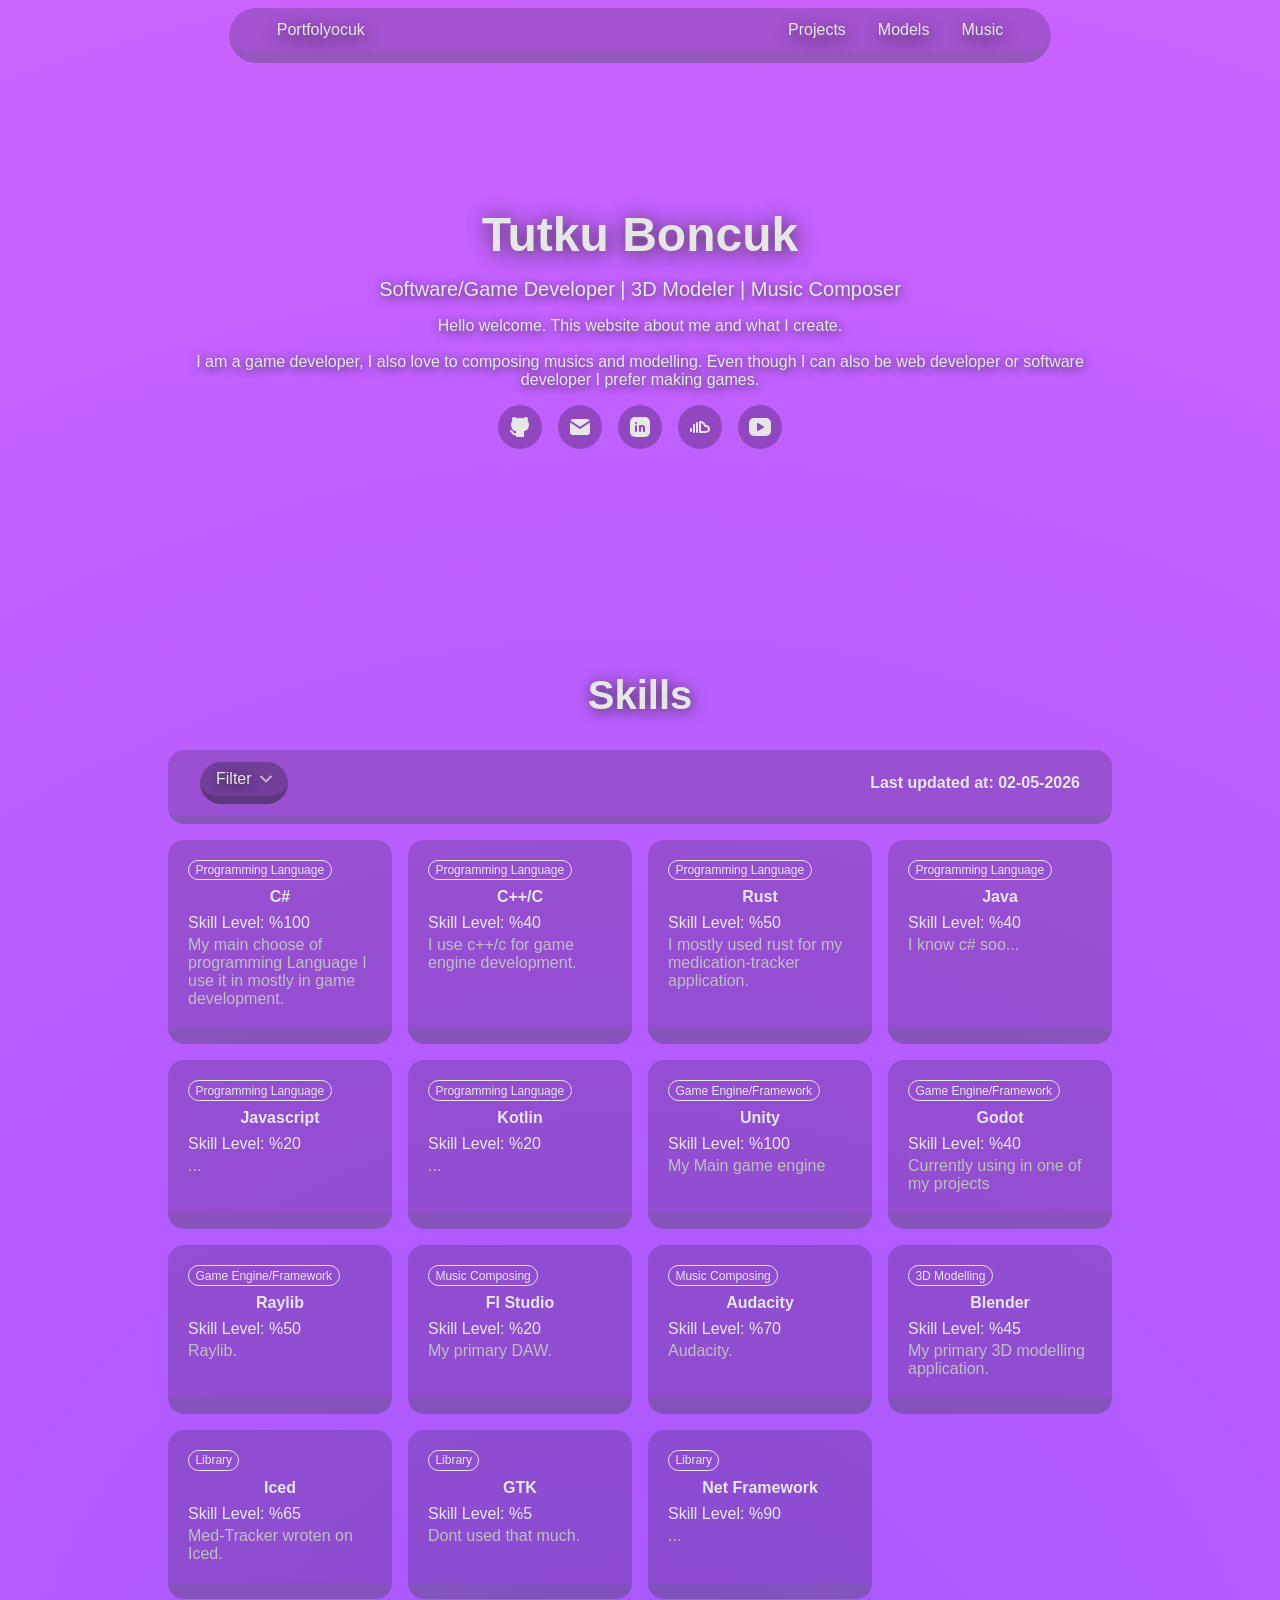
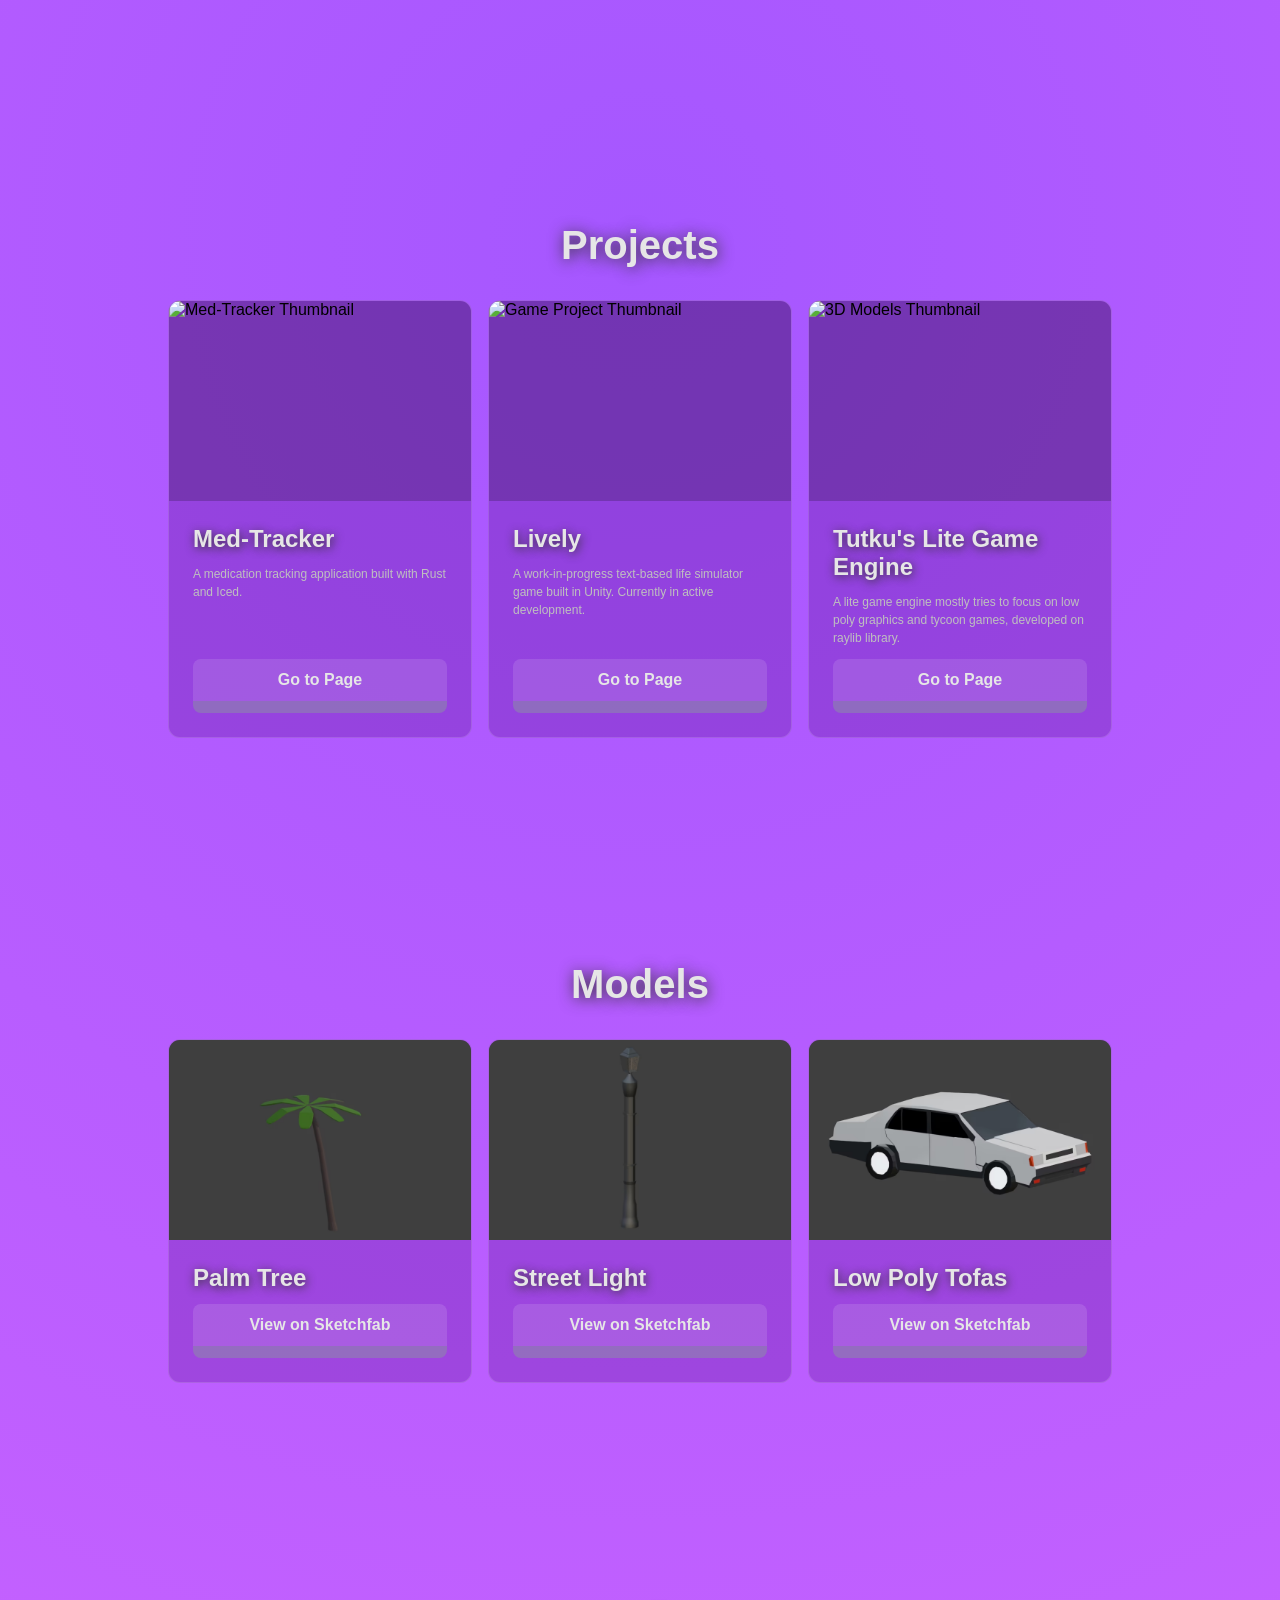
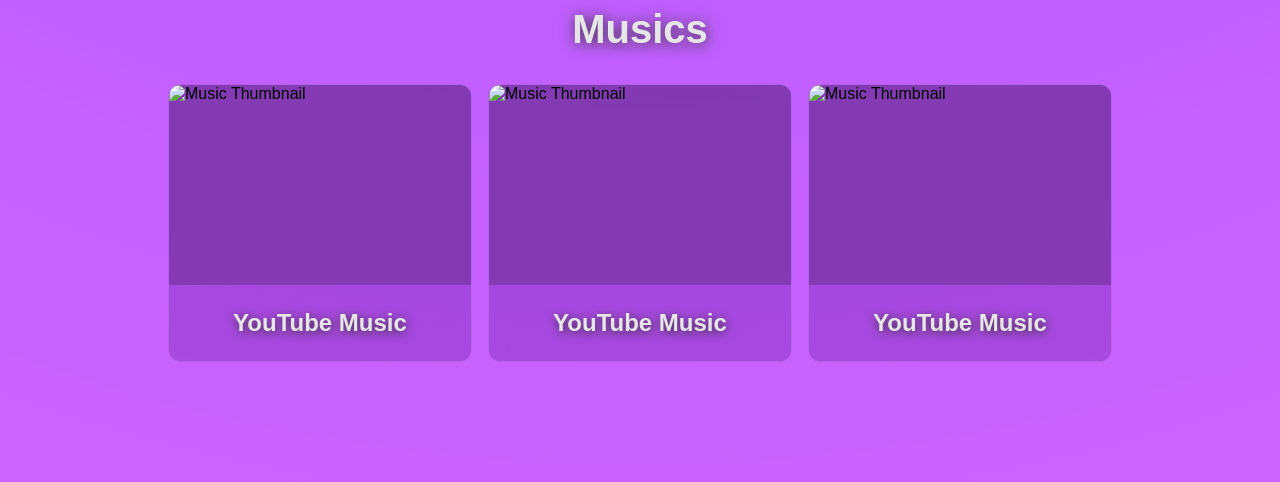
==== index.html @ 0ff940b4 "Added new pages added navbar to them and navigation" ====
<!DOCTYPE html>
<html>

<head>
  <title>Title Title And TITLE</title>
  <link rel="stylesheet" href="main.css" />
  <link rel="stylesheet" href="styles/navbar.css" />
  <link rel="stylesheet" href="styles/variables.css" />
  <link rel="stylesheet" href="styles/index/skills.css" />
  <link rel="stylesheet" href="styles/index/projects.css" />
  <link rel="stylesheet" href="styles/index/musics.css" />
  <link rel="stylesheet" href="styles/index/header.css" />
</head>

<body>
  <div id="navbar-sticky">
    <div id="navbar" class="navbar-border">
      <a class="navbar-button navbar-button-text navbar-text-important">Portfolyocuk</a>
      <div id="navbar_menu">
        <a class="navbar-button navbar-button-text" href="/pages/project.html"> Projects </a>
        <a class="navbar-button navbar-button-text" href="/pages/model.html"> Models </a>
        <a class="navbar-button navbar-button-text" href="/pages/music.html"> Music </a>
      </div>
      <button id="navbar_mobile-menu" class="navbar-mobile-menu-button" aria-label="Toggle menu">
        <svg xmlns="http://www.w3.org/2000/svg" width="24" height="24" viewBox="0 0 24 24" fill="none"
          stroke="currentColor" stroke-width="2" stroke-linecap="round" stroke-linejoin="round">
          <path stroke="none" d="M0 0h24v24H0z" fill="none" />
          <path d="M4 8l16 0" />
          <path d="M4 16l16 0" />
        </svg>
      </button>
      <div id="navbar_mobile-dropdown" class="navbar-mobile-dropdown">
        <a class="navbar-button navbar-button-text" href="/pages/project.html"> Projects </a>
        <a class="navbar-button navbar-button-text" href="/pages/model.html"> Models </a>
        <a class="navbar-button navbar-button-text" href="/pages/music.html"> Music </a>
      </div>
    </div>
  </div>
  <div id="header" class="margin-main">
    <h1 class="text-align-center h1-shadow margin-bottom-medium margin-top-large">Tutku Boncuk</h1>
    <div class="text-align-center text-medium text-regular-shadow text-medium-weight ">Software/Game Developer |
      3D Modeler | Music
      Composer </div>
    <div class="text-align-center text-regular text-wrap text-regular-shadow margin-top-medium">
      Hello welcome. This website about me and what I create.
      <br> <br> I am a game developer, I also love to composing musics and modelling. Even though I can also be web
      developer or software developer I prefer making games.
    </div>
    <div class="header-social-links margin-top-medium">
      <a href="https://github.com/IcyPassionis" target="_blank" rel="noopener noreferrer" class="header-social-link"
        aria-label="GitHub">
        <svg xmlns="http://www.w3.org/2000/svg" width="24" height="24" viewBox="0 0 24 24" fill="currentColor">
          <path stroke="none" d="M0 0h24v24H0z" fill="none" />
          <path
            d="M5.315 2.1c.791 -.113 1.9 .145 3.333 .966l.272 .161l.16 .1l.397 -.083a13.3 13.3 0 0 1 4.59 -.08l.456 .08l.396 .083l.161 -.1c1.385 -.84 2.487 -1.17 3.322 -1.148l.164 .008l.147 .017l.076 .014l.05 .011l.144 .047a1 1 0 0 1 .53 .514a5.2 5.2 0 0 1 .397 2.91l-.047 .267l-.046 .196l.123 .163c.574 .795 .93 1.728 1.03 2.707l.023 .295l.007 .272c0 3.855 -1.659 5.883 -4.644 6.68l-.245 .061l-.132 .029l.014 .161l.008 .157l.004 .365l-.002 .213l-.003 3.834a1 1 0 0 1 -.883 .993l-.117 .007h-6a1 1 0 0 1 -.993 -.883l-.007 -.117v-.734c-1.818 .26 -3.03 -.424 -4.11 -1.878l-.535 -.766c-.28 -.396 -.455 -.579 -.589 -.644l-.048 -.019a1 1 0 0 1 .564 -1.918c.642 .188 1.074 .568 1.57 1.239l.538 .769c.76 1.079 1.36 1.459 2.609 1.191l.001 -.678l-.018 -.168a5.03 5.03 0 0 1 -.021 -.824l.017 -.185l.019 -.12l-.108 -.024c-2.976 -.71 -4.703 -2.573 -4.875 -6.139l-.01 -.31l-.004 -.292a5.6 5.6 0 0 1 .908 -3.051l.152 -.222l.122 -.163l-.045 -.196a5.2 5.2 0 0 1 .145 -2.642l.1 -.282l.106 -.253a1 1 0 0 1 .529 -.514l.144 -.047l.154 -.03z" />
        </svg>
      </a>
      <a href="mailto:" class="header-social-link" aria-label="Email">
        <svg xmlns="http://www.w3.org/2000/svg" width="24" height="24" viewBox="0 0 24 24" fill="currentColor">
          <path stroke="none" d="M0 0h24v24H0z" fill="none" />
          <path
            d="M22 7.535v9.465a3 3 0 0 1 -2.824 2.995l-.176 .005h-14a3 3 0 0 1 -2.995 -2.824l-.005 -.176v-9.465l9.445 6.297l.116 .066a1 1 0 0 0 .878 0l.116 -.066l9.445 -6.297z" />
          <path
            d="M19 4c1.08 0 2.027 .57 2.555 1.427l-9.555 6.37l-9.555 -6.37a2.999 2.999 0 0 1 2.354 -1.42l.201 -.007h14z" />
        </svg>
      </a>
      <a href="https://www.linkedin.com/in/tutku-g%C3%BCng%C3%B6r-615754210" target="_blank" rel="noopener noreferrer"
        class="header-social-link" aria-label="LinkedIn">
        <svg xmlns="http://www.w3.org/2000/svg" width="24" height="24" viewBox="0 0 24 24" fill="currentColor">
          <path stroke="none" d="M0 0h24v24H0z" fill="none" />
          <path
            d="M17 2a5 5 0 0 1 5 5v10a5 5 0 0 1 -5 5h-10a5 5 0 0 1 -5 -5v-10a5 5 0 0 1 5 -5zm-9 8a1 1 0 0 0 -1 1v5a1 1 0 0 0 2 0v-5a1 1 0 0 0 -1 -1m6 0a3 3 0 0 0 -1.168 .236l-.125 .057a1 1 0 0 0 -1.707 .707v5a1 1 0 0 0 2 0v-3a1 1 0 0 1 2 0v3a1 1 0 0 0 2 0v-3a3 3 0 0 0 -3 -3m-6 -3a1 1 0 0 0 -.993 .883l-.007 .127a1 1 0 0 0 1.993 .117l.007 -.127a1 1 0 0 0 -1 -1" />
        </svg>
      </a>
      <a href="https://soundcloud.com/icypassionis" target="_blank" rel="noopener noreferrer" class="header-social-link"
        aria-label="Soundcloud">
        <svg xmlns="http://www.w3.org/2000/svg" width="24" height="24" viewBox="0 0 24 24" fill="none"
          stroke="currentColor" stroke-width="2" stroke-linecap="round" stroke-linejoin="round"
          class="icon icon-tabler icons-tabler-outline icon-tabler-brand-soundcloud">
          <path stroke="none" d="M0 0h24v24H0z" fill="none" />
          <path d="M17 11h1c1.38 0 3 1.274 3 3c0 1.657 -1.5 3 -3 3l-6 0v-10c3 0 4.5 1.5 5 4" />
          <path d="M9 8l0 9" />
          <path d="M6 17l0 -7" />
          <path d="M3 16l0 -2" />
        </svg>
      </a>
      <a href="https://www.youtube.com/@Icypassionis" target="_blank" rel="noopener noreferrer"
        class="header-social-link" aria-label="Youtube">
        <svg xmlns="http://www.w3.org/2000/svg" width="24" height="24" viewBox="0 0 24 24" fill="currentColor"
          class="icon icon-tabler icons-tabler-filled icon-tabler-brand-youtube">
          <path stroke="none" d="M0 0h24v24H0z" fill="none" />
          <path
            d="M18 3a5 5 0 0 1 5 5v8a5 5 0 0 1 -5 5h-12a5 5 0 0 1 -5 -5v-8a5 5 0 0 1 5 -5zm-9 6v6a1 1 0 0 0 1.514 .857l5 -3a1 1 0 0 0 0 -1.714l-5 -3a1 1 0 0 0 -1.514 .857z" />
        </svg>
      </a>
    </div>

  </div>

  </div>
  <div id="skills" class="margin-main">
    <h2 class="text-align-center h2-shadow margin-bottom-large"> Skills </h2>
    <div class="skill-padding">
      <div class="skill_filter-box margin-bottom-medium">
        <div class="skill_filter-dropdown">
          <button class="skill_filter-box-button" onclick="toggleFilterDropdown()">
            <span>Filter</span>
            <svg class="skill_filter-chevron" width="12" height="8" viewBox="0 0 12 8" fill="none">
              <path d="M1 1.5L6 6.5L11 1.5" stroke="currentColor" stroke-width="2" stroke-linecap="round"
                stroke-linejoin="round" />
            </svg>
          </button>
          <div id="skill-filter-dropdown" class="skill_filter-dropdown-content">
            <div class="skill_filter-dropdown-header">Filter by category</div>
            <div class="skill_filter-dropdown-tags">
              <button class="skill_filter-tag">
                <span class="skill_filter-tag-check"></span>
                <span>Programming Language</span>
              </button>
              <button class="skill_filter-tag">
                <span class="skill_filter-tag-check"></span>
                <span>Game Engine/Framework</span>
              </button>
              <button class="skill_filter-tag">
                <span class="skill_filter-tag-check"></span>
                <span>Music Composing</span>
              </button>
              <button class="skill_filter-tag">
                <span class="skill_filter-tag-check"></span>
                <span>3D Modelling</span>
              </button>
              <button class="skill_filter-tag">
                <span class="skill_filter-tag-check"></span>
                <span>Library</span>
              </button>
            </div>
            <div class="skill_filter-dropdown-footer">
              <button class="skill_filter-clear" onclick="clearFilters(event)">Clear all</button>
            </div>
          </div>
        </div>
        <div class="skill-text-primary text-high-weight">Last updated at: 02-05-2026</div>
      </div>
      <div class="skill_grid-box">
        <div class="skill-box">
          <div class="skill-text-tag margin-bottom-small">Programming Language</div>
          <div class="skill-text-primary text-align-center text-high-weight margin-bottom-small">
            C#
          </div>
          <div class="skill-text-primary margin-bottom-tiny">Skill Level: %100</div>
          <div class="skill-text-secondary">My main choose of programming Language I use it in mostly in
            game
            development.</div>
        </div>
        <div class="skill-box">
          <div class="skill-text-tag margin-bottom-small">Programming Language</div>
          <div class="skill-text-primary text-align-center text-high-weight margin-bottom-small">
            C++/C
          </div>
          <div class="skill-text-primary margin-bottom-tiny">Skill Level: %40</div>
          <div class="skill-text-secondary">I use c++/c for game engine development.</div>
        </div>
        <div class="skill-box">
          <div class="skill-text-tag margin-bottom-small">Programming Language</div>
          <div class="skill-text-primary text-align-center text-high-weight margin-bottom-small">
            Rust</div>
          <div class="skill-text-primary margin-bottom-tiny">Skill Level: %50 </div>
          <div class="skill-text-secondary">I mostly used rust for my medication-tracker application.
          </div>
        </div>
        <div class="skill-box">
          <div class="skill-text-tag margin-bottom-small">Programming Language</div>
          <div class="skill-text-primary text-align-center text-high-weight margin-bottom-small">
            Java
          </div>
          <div class="skill-text-primary margin-bottom-tiny">Skill Level: %40 </div>
          <div class="skill-text-secondary">I know c# soo...</div>
        </div>

        <div class="skill-box">
          <div class="skill-text-tag margin-bottom-small">Programming Language</div>
          <div class="skill-text-primary text-align-center text-high-weight margin-bottom-small">
            Javascript
          </div>
          <div class="skill-text-primary margin-bottom-tiny">Skill Level: %20 </div>
          <div class="skill-text-secondary">...</div>
        </div>
        <div class="skill-box">
          <div class="skill-text-tag margin-bottom-small">Programming Language</div>
          <div class="skill-text-primary text-align-center text-high-weight margin-bottom-small">
            Kotlin
          </div>
          <div class="skill-text-primary margin-bottom-tiny">Skill Level: %20 </div>
          <div class="skill-text-secondary">...</div>
        </div>
        <div class="skill-box">
          <div class="skill-text-tag margin-bottom-small">Game Engine/Framework</div>
          <div class="skill-text-primary text-align-center text-high-weight margin-bottom-small">
            Unity
          </div>
          <div class="skill-text-primary margin-bottom-tiny">Skill Level: %100 </div>
          <div class="skill-text-secondary">My Main game engine</div>
        </div>
        <div class="skill-box">
          <div class="skill-text-tag margin-bottom-small">Game Engine/Framework</div>
          <div class="skill-text-primary text-align-center text-high-weight margin-bottom-small">
            Godot
          </div>
          <div class="skill-text-primary margin-bottom-tiny">Skill Level: %40 </div>
          <div class="skill-text-secondary">Currently using in one of my projects</div>
        </div>
        <div class="skill-box">
          <div class="skill-text-tag margin-bottom-small">Game Engine/Framework</div>
          <div class="skill-text-primary text-align-center text-high-weight margin-bottom-small">
            Raylib
          </div>
          <div class="skill-text-primary margin-bottom-tiny">Skill Level: %50 </div>
          <div class="skill-text-secondary">Raylib.</div>
        </div>
        <div class="skill-box">
          <div class="skill-text-tag margin-bottom-small">Music Composing</div>
          <div class="skill-text-primary text-align-center text-high-weight margin-bottom-small">
            Fl Studio
          </div>
          <div class="skill-text-primary margin-bottom-tiny">Skill Level: %20 </div>
          <div class="skill-text-secondary">My primary DAW.</div>
        </div>
        <div class="skill-box">
          <div class="skill-text-tag margin-bottom-small">Music Composing</div>
          <div class="skill-text-primary text-align-center text-high-weight margin-bottom-small">
            Audacity
          </div>
          <div class="skill-text-primary margin-bottom-tiny">Skill Level: %70 </div>
          <div class="skill-text-secondary">Audacity.</div>
        </div>
        <div class="skill-box">
          <div class="skill-text-tag margin-bottom-small">3D Modelling</div>
          <div class="skill-text-primary text-align-center text-high-weight margin-bottom-small">
            Blender
          </div>
          <div class="skill-text-primary margin-bottom-tiny">Skill Level: %45 </div>
          <div class="skill-text-secondary">My primary 3D modelling application.</div>
        </div>
        <div class="skill-box">
          <div class="skill-text-tag margin-bottom-small">Library</div>
          <div class="skill-text-primary text-align-center text-high-weight margin-bottom-small">
            Iced
          </div>
          <div class="skill-text-primary margin-bottom-tiny">Skill Level: %65 </div>
          <div class="skill-text-secondary">Med-Tracker wroten on Iced.</div>
        </div>
        <div class="skill-box">
          <div class="skill-text-tag margin-bottom-small">Library</div>
          <div class="skill-text-primary text-align-center text-high-weight margin-bottom-small">
            GTK
          </div>
          <div class="skill-text-primary margin-bottom-tiny">Skill Level: %5 </div>
          <div class="skill-text-secondary">Dont used that much.</div>
        </div>
        <div class="skill-box">
          <div class="skill-text-tag margin-bottom-small">Library</div>
          <div class="skill-text-primary text-align-center text-high-weight margin-bottom-small">
            Net Framework
          </div>
          <div class="skill-text-primary margin-bottom-tiny">Skill Level: %90 </div>
          <div class="skill-text-secondary">...</div>
        </div>
      </div>
    </div>
  </div>
  <div id="projects" class="margin-main">
    <h2 class="text-align-center h2-shadow margin-bottom-large">Projects</h2>
    <div class="project_grid-box">
      <div class="project-box">
        <div class="project-thumbnail">
          <img src="https://placehold.co/400x250/4a0080/ffffff?text=Med-Tracker" alt="Med-Tracker Thumbnail" />
        </div>
        <div class="project-content">
          <h3 class="project-title">Med-Tracker</h3>
          <p class="project-description">A medication tracking application built with Rust and Iced.</p>
          <a href="https://github.com/Tiandeos/Med-Tracker" target="_blank" class="project-button">Go to
            Page</a>
        </div>
      </div>
      <div class="project-box">
        <div class="project-thumbnail">
          <img src="https://placehold.co/400x250/4a0080/ffffff?text=Lively" alt="Game Project Thumbnail" />
        </div>
        <div class="project-content">
          <h3 class="project-title">Lively</h3>
          <p class="project-description">A work-in-progress text-based life simulator game built in Unity.
            Currently in active development.</p>
          <a href="#" class="project-button">Go to Page</a>
        </div>
      </div>
      <div class="project-box">
        <div class="project-thumbnail">
          <img src="https://placehold.co/400x250/4a0080/ffffff?text=Tutku's+Lite+Game+Engine"
            alt="3D Models Thumbnail" />
        </div>
        <div class="project-content">
          <h3 class="project-title">Tutku's Lite Game Engine</h3>
          <p class="project-description">A lite game engine mostly tries to focus on low poly graphics and
            tycoon games, developed on raylib library.</p>
          <a href="https://github.com/Tiandeos/TutkuLiteEngine" class="project-button">Go to Page</a>
        </div>
      </div>
    </div>
  </div>
  <div id="models" class="margin-main">
    <h2 class="text-align-center h2-shadow margin-bottom-large">Models</h2>
    <div class="project_grid-box">
      <div class="project-box">
        <div class="project-thumbnail">
          <img src="images/Tree.avif" alt="Palm Tree Model" />
        </div>
        <div class="project-content">
          <h3 class="project-title">Palm Tree</h3>
          <a href="https://sketchfab.com/3d-models/palmtree-bc7ccf18de6e499582dde46d9a3865b6" target="_blank"
            rel="noopener noreferrer" class="project-button">View on Sketchfab</a>
        </div>
      </div>
      <div class="project-box">
        <div class="project-thumbnail">
          <img src="images/Street Light.avif" alt="Street Light Model" />
        </div>
        <div class="project-content">
          <h3 class="project-title">Street Light</h3>
          <a href="https://sketchfab.com/3d-models/streetlight-8cc60307586841068df48326f5140200" target="_blank"
            rel="noopener noreferrer" class="project-button">View on Sketchfab</a>
        </div>
      </div>
      <div class="project-box">
        <div class="project-thumbnail">
          <img src="images/Tofas.avif" alt="Low Poly Tofas Car Model" />
        </div>
        <div class="project-content">
          <h3 class="project-title">Low Poly Tofas</h3>
          <a href="https://sketchfab.com/3d-models/lowpoly-tofas-like-car-b60dfc9a7909494e945b9e0f57b96152"
            target="_blank" rel="noopener noreferrer" class="project-button">View on Sketchfab</a>
        </div>
      </div>
    </div>
  </div>
  <div id="musics" class="margin-main">
    <h2 class="text-align-center h2-shadow margin-bottom-large">Musics</h2>
    <div class="music_grid-box">
      <a href="https://www.youtube.com/watch?v=uF5YiOCPthg" target="_blank" rel="noopener noreferrer" class="music-box">
        <div class="music-thumbnail">
          <img src="https://img.youtube.com/vi/uF5YiOCPthg/maxresdefault.jpg" alt="Music Thumbnail" />
        </div>
        <div class="music-content">
          <h3 class="music-title" data-youtube-id="uF5YiOCPthg">Loading...</h3>
        </div>
      </a>
      <a href="https://www.youtube.com/watch?v=a-hI3upOhWY" target="_blank" rel="noopener noreferrer" class="music-box">
        <div class="music-thumbnail">
          <img src="https://img.youtube.com/vi/a-hI3upOhWY/maxresdefault.jpg" alt="Music Thumbnail" />
        </div>
        <div class="music-content">
          <h3 class="music-title" data-youtube-id="a-hI3upOhWY">Loading...</h3>
        </div>
      </a>
      <a href="https://www.youtube.com/watch?v=8CsbO_W1eUo" target="_blank" rel="noopener noreferrer" class="music-box">
        <div class="music-thumbnail">
          <img src="https://img.youtube.com/vi/8CsbO_W1eUo/maxresdefault.jpg" alt="Music Thumbnail" />
        </div>
        <div class="music-content">
          <h3 class="music-title" data-youtube-id="8CsbO_W1eUo">Loading...</h3>
        </div>
      </a>
    </div>
  </div>
  <script src="scripts/index.js"></script>
</body>

</html>
---- main.css ----
body {
  font-family: Arial, Helvetica, sans-serif;
  background: var(--background-color);
  background: radial-gradient(circle, rgba(165, 87, 255, 1) 0%, rgba(203, 99, 255, 1) 100%);
}

a {
  text-decoration: none;
}

h1 {
  font-size: 3rem;
  color: var(--primary-text-color);
  margin: 0;
}

h2 {
  font-size: 2.5rem;
  color: var(--primary-text-color);
  margin: 0;
}

.margin-top-tiny {
  margin-top: 0.25rem;
}

.margin-top-small {
  margin-top: 0.5rem;
}

.margin-top-medium {
  margin-top: 1rem;
}

.margin-top-large {
  margin-top: 2rem;
}

.margin-top-huge {
  margin-top: 4rem;
}

.margin-top-huge2 {
  margin-top: 5rem;
}

.margin-top-huge3 {
  margin-top: 6rem;
}

.margin-bottom-tiny {
  margin-bottom: 0.25rem;
}

.margin-bottom-small {
  margin-bottom: 0.5rem;
}

.margin-bottom-medium {
  margin-bottom: 1rem;
}

.margin-bottom-large {
  margin-bottom: 2rem;
}

.margin-bottom-huge {
  margin-bottom: 4rem;
}

.margin-bottom-huge2 {
  margin-bottom: 5rem;
}

.margin-bottom-huge3 {
  margin-bottom: 6rem;
}

.margin-main {
  margin-left: 8rem;
  margin-right: 8rem;
  padding-top: 7rem;
  padding-bottom: 7rem;
  padding-left: 2rem;
  padding-right: 2rem;
}

@media(width < 991px) {
  .margin-main {
    margin-left: 7rem;
    margin-right: 7rem;
    padding-top: 7rem;
    padding-bottom: 7rem;
    padding-left: 1rem;
    padding-right: 1rem;
  }
}

@media(width < 750px) {
  .margin-main {
    margin-left: 6rem;
    margin-right: 6rem;
    padding-top: 7rem;
    padding-bottom: 7rem;
    padding-left: 0.5rem;
    padding-right: 0.5rem;
  }
}

@media(width < 650px) {
  .margin-main {
    margin-left: 4rem;
    margin-right: 4rem;
    padding-top: 7rem;
    padding-bottom: 7rem;
    padding-left: 0.5rem;
    padding-right: 0.5rem;
  }
}

@media(width < 420px) {
  .margin-main {
    margin-left: 2.5rem;
    margin-right: 2.5rem;
    padding-top: 7rem;
    padding-bottom: 7rem;
    padding-left: 0.5rem;
    padding-right: 0.5rem;
  }
}


.h1-shadow {
  text-shadow: 1px 2px 20px hsla(0, 0%, 20%, 1);
}

.h2-shadow {
  text-shadow: 1px 2px 15px hsla(0, 0%, 20%, 1);
}

.text-align-center {
  text-align: center;
}

.text-regular {
  color: var(--primary-text-color);
  font-size: var(--text-size-regular);
}

.text-medium {
  color: var(--primary-text-color);
  font-size: var(--text-size-medium);
}

.text-regular-shadow {
  text-shadow: 1px 2px 10px hsla(0, 0%, 20%, 1);
}

.text-medium-weight {
  font-weight: 500;
}

.text-high-weight {
  font-weight: 700;
}

.text-wrap {
  overflow-wrap: break-word;
}

/*#header{
  background-color: rgba(81, 0, 122, 0.306);
}
#skills {
  background-color: rgba(81, 0, 122, 0.306);
}
#projects{
  background-color: rgba(81, 0, 122, 0.306);
}*/
---- styles/navbar.css ----
#navbar {
  background-color: hsla(200, 10%, 10%, 0.2);
  padding-left: 2rem;
  padding-right: 2rem;
  width: 60%;
  display: grid;
  grid-template-columns: auto auto;
  justify-content: space-between;
  position: relative;
}

#navbar_menu {
  display: flex;
  flex-direction: row;
}

.navbar-border {
  border-radius: 50px;
  border-width: 0.7rem;
  border-left: 0;
  border-right: 0;
  border-top: 0;
  border-color: hsla(200, 10%, 40%, 0.2);
  border-style: inset;
}

#navbar-sticky {
  display: flex;
  position: sticky;
  justify-content: center;
}

.navbar-button {
  background-color: transparent;
  border: none;
  padding: 0.8rem 1rem;
  border-radius: 0.5rem;
  cursor: pointer;
  transition: color linear 200ms;
}

.navbar-button-text {
  color: var(--primary-text-color);
  font-size: 1rem;
  text-shadow: 1px 5px 15px hsla(0, 0%, 20%, 1);

}
#navbar_mobile-menu {
    display: none;
}

.navbar-mobile-menu-button {
    background-color: transparent;
    border: none;
    color: var(--primary-text-color);
    cursor: pointer;
    padding: 0.4rem;
    border-radius: 0.5rem;
    display: flex;
    align-items: center;
    justify-content: center;
    transition: color linear 200ms;
}

.navbar-mobile-menu-button:hover {
    color: var(--secondary-text-color);
}

.navbar-mobile-dropdown {
    display: none;
    position: absolute;
    top: calc(100% + 0.5rem);
    right: 0;
    background-color: hsla(200, 10%, 10%, 0.95);
    border-radius: 0.75rem;
    padding: 0.5rem;
    min-width: 160px;
    flex-direction: column;
    gap: 0.25rem;
    box-shadow: 0 8px 24px hsla(0, 0%, 0%, 0.3);
    backdrop-filter: blur(8px);
    border: 1px solid hsla(200, 10%, 40%, 0.2);
    z-index: 100;
}

.navbar-mobile-dropdown.open {
    display: flex;
}

.navbar-mobile-dropdown .navbar-button {
    text-align: left;
    width: 100%;
}

.navbar-text-important {
  font-weight: 500;
}

.navbar-button:hover {
  color: var(--secondary-text-color);

}
@media (width < 771px) {
  #navbar_menu {
    display: none;
  }
  #navbar_mobile-menu {
    display: flex;
  }
}
---- styles/variables.css ----
:root {
    --background-color: hsl(268, 100%, 67%);
    --primary-text-color: hsl(0, 0%, 90%);
    --secondary-text-color: hsl(0, 0%, 75%);
    --text-size-tiny: 0.5rem;
    --text-size-small: 0.75rem;
    --text-size-regular: 1rem;
    --text-size-medium: 1.25rem;
}
@media (width < 1100px) {
    :root {
        --text-size-tiny: 0.45rem;
        --text-size-small: 0.7rem;
        --text-size-regular: 0.9rem;
        --text-size-medium: 1.15rem;
    }
}
@media (width < 991px) {
    :root {
        --text-size-tiny: 0.42rem;
        --text-size-small: 0.67rem;
        --text-size-regular: 0.85rem;
        --text-size-medium: 1.1rem;
    }
}
@media (width < 650px) {
    :root {
        --text-size-tiny: 0.35rem;
        --text-size-small: 0.6rem;
        --text-size-regular: 0.8rem;
        --text-size-medium: 1rem;
    }
}
---- styles/index/skills.css ----
.skill_grid-box {
    display: grid;
    grid-template-columns: repeat(4, 1fr);
    gap: 1rem;
}

.skill-box {
    max-width: none;
    background-color: hsla(200, 10%, 10%, 0.2);
    border-radius: 1rem;
    border-color: hsla(200, 10%, 40%, 0.2);
    border-style: inset;
    border-left: 0;
    border-right: 0;
    border-top: 0;
    border-bottom-width: 1rem;
    padding: 1.25rem 1.25rem;
    transition: transform 0.2s ease, box-shadow 0.2s ease;
}

.skill-box:hover {
    transform: translateY(-4px);
    box-shadow: 0 8px 25px rgba(0, 0, 0, 0.25);
}


.skill-text-tag {
    border-color: hsl(0, 0%, 90%);
    display: inline-block;
    border-width: 1px;
    border-style: solid;
    border-radius: 1rem;
    padding: 0.15rem 0.4rem;
    color: var(--primary-text-color);
    font-size: var(--text-size-small);
}

.skill-text-primary {
    color: var(--primary-text-color);
    font-size: var(--text-size-regular);
}

.skill-text-secondary {
    color: var(--secondary-text-color);
    font-size: var(--text-size-regular);
}

.skill_filter-box {
    display: flex;
    justify-content: space-between;
    align-items: center;
    padding: 0.75rem 2rem;
    border-radius: 1rem;
    border-width: 0;
    border-bottom-width: 0.5rem;
    border-color: hsla(200, 10%, 40%, 0.2);
    border-style: inset;
    background-color: hsla(200, 10%, 10%, 0.2);
    position: relative;
}

.skill_filter-box-button {
    display: inline-flex;
    align-items: center;
    gap: 0.5rem;
    background: hsla(200, 10%, 10%, 0.3);
    border-right: 0rem;
    border-top: 0rem;
    border-left: 0rem;
    border-bottom-width: 0.5rem;
    border-color: hsla(200, 10%, 40%, 0.2);
    color: var(--primary-text-color);
    font-size: var(--text-size-regular);
    font-weight: 500;
    cursor: pointer;
    padding: 0.5rem 1rem;
    border-radius: 25px;
    transition: all 0.2s ease;
    text-shadow: 1px 2px 10px hsla(0, 0%, 20%, 1);
}

.skill_filter-box-button:hover {
    background: hsla(200, 10%, 10%, 0.45);
    border-color: hsla(200, 10%, 50%, 0.4);
}

.skill_filter-box-button .skill_filter-chevron {
    transition: transform 0.25s ease;
    opacity: 0.7;
}

.skill_filter-dropdown.open .skill_filter-box-button .skill_filter-chevron {
    transform: rotate(180deg);
}

.skill_filter-dropdown {
    position: relative;
    display: inline-block;
}

.skill_filter-dropdown-content {
    visibility: hidden;
    opacity: 0;
    transform: translateY(-6px) scale(0.97);
    position: absolute;
    top: calc(100% + 0.6rem);
    left: 0;
    z-index: 100;
    min-width: 260px;
    padding: 0.75rem 0.5rem;
    border-radius: 1rem;
    background-color: hsla(200, 10%, 10%, 0.92);
    border-color: hsla(200, 10%, 40%, 0.25);
    border-style: inset;
    border-width: 0;
    border-bottom-width: 0.5rem;
    box-shadow: 0 12px 32px hsla(0, 0%, 0%, 0.5);
    backdrop-filter: blur(12px);
    transition: all 0.2s cubic-bezier(0.16, 1, 0.3, 1);
    transform-origin: top left;
}

.skill_filter-dropdown-content.show {
    visibility: visible;
    opacity: 1;
    transform: translateY(0) scale(1);
}

.skill_filter-dropdown-content::before {
    content: '';
    position: absolute;
    top: -6px;
    left: 2rem;
    width: 12px;
    height: 12px;
    background-color: hsla(200, 10%, 10%, 0.92);
    transform: rotate(45deg);
    border-radius: 2px;
}

.skill_filter-dropdown-header {
    color: var(--secondary-text-color);
    font-size: var(--text-size-small);
    font-weight: 500;
    text-transform: uppercase;
    letter-spacing: 0.05em;
    padding: 0.5rem 0.75rem 0.25rem;
    margin-bottom: 0.25rem;
    user-select: none;
}

.skill_filter-dropdown-tags {
    display: flex;
    flex-direction: column;
    gap: 0.25rem;
    padding: 0 0.25rem;
}

.skill_filter-tag {
    display: flex;
    align-items: center;
    gap: 0.6rem;
    width: 100%;
    text-align: left;
    cursor: pointer;
    background: transparent;
    border: none;
    border-radius: 0.6rem;
    padding: 0.55rem 0.65rem;
    color: var(--primary-text-color);
    font-size: var(--text-size-small);
    font-family: inherit;
    transition: all 0.15s ease;
}

.skill_filter-tag:hover {
    background-color: hsla(200, 10%, 25%, 0.4);
}

.skill_filter-tag-check {
    display: inline-block;
    width: 16px;
    height: 16px;
    border-radius: 4px;
    border: 1.5px solid hsla(0, 0%, 70%, 0.4);
    flex-shrink: 0;
    position: relative;
    transition: all 0.15s ease;
}

.skill_filter-tag.active .skill_filter-tag-check {
    background-color: hsl(268, 100%, 67%);
    border-color: hsl(268, 100%, 67%);
}

.skill_filter-tag.active .skill_filter-tag-check::after {
    content: '';
    position: absolute;
    left: 4.5px;
    top: 1.5px;
    width: 4px;
    height: 8px;
    border: solid white;
    border-width: 0 2px 2px 0;
    transform: rotate(45deg);
}

.skill_filter-tag.active {
    color: hsl(268, 100%, 92%);
}

.skill_filter-dropdown-footer {
    margin-top: 0.5rem;
    padding: 0.5rem 0.75rem 0.25rem;
    border-top: 1px solid hsla(200, 10%, 40%, 0.2);
}

.skill_filter-clear {
    background: transparent;
    border: none;
    color: var(--secondary-text-color);
    font-size: var(--text-size-small);
    font-family: inherit;
    cursor: pointer;
    padding: 0.25rem 0;
    transition: color 0.15s ease;
}

.skill_filter-clear:hover {
    color: var(--primary-text-color);
}

.skill_filter-box-button[data-count] {
    background: hsla(268, 100%, 67%, 0.25);
    border-color: hsla(268, 100%, 67%, 0.5);
}

.skill_filter-box-button[data-count]:hover {
    background: hsla(268, 100%, 67%, 0.4);
    border-color: hsla(268, 100%, 67%, 0.7);
}

.skill_grid-empty {
    grid-column: 1 / -1;
    text-align: center;
    padding: 3rem 1rem;
    color: var(--secondary-text-color);
    font-size: var(--text-size-medium);
    text-shadow: 1px 2px 10px hsla(0, 0%, 20%, 1);
}

@media (width < 1100px) {
    .skill_grid-box {
        gap: 0.75rem;
        grid-template-columns: repeat(3, 1fr);
    }
}

@media (width < 850px) {
    .skill_grid-box {
        gap: 0.75rem;
        grid-template-columns: repeat(2, 1fr);
    }
}

@media (width < 650px) {

    .skill_filter-box {
        flex-direction: column;
        gap: 1rem;
    }
}

@media (width < 650px) {

    .skill_grid-box {
        gap: 0.5rem;
        grid-template-columns: repeat(1, 1fr);
    }
}
---- styles/index/projects.css ----
.project_grid-box {
    display: grid;
    grid-template-columns: repeat(3, 1fr);
    gap: 1rem;
}

.project-box {
    background-color: rgba(74, 0, 128, 0.25);
    border: 1px solid rgba(255, 255, 255, 0.15);
    border-radius: 12px;
    overflow: hidden;
    display: flex;
    flex-direction: column;
    transition: transform 0.2s ease, box-shadow 0.2s ease;
}

.project-box:hover {
    transform: translateY(-4px);
    box-shadow: 0 8px 25px rgba(0, 0, 0, 0.25);
}

.project-thumbnail {
    width: 100%;
    height: 200px;
    overflow: hidden;
    background-color: rgba(0, 0, 0, 0.2);
}

.project-thumbnail img {
    width: 100%;
    height: 100%;
    object-fit: cover;
    display: block;
}

.project-content {
    padding: 1.5rem;
    display: flex;
    flex-direction: column;
    flex-grow: 1;
    gap: 0.75rem;
}

.project-title {
    color: var(--primary-text-color);
    font-size: 1.5rem;
    margin: 0;
    font-weight: 700;
    text-shadow: 1px 2px 10px hsla(0, 0%, 20%, 1);
}

.project-description {
    color: var(--secondary-text-color);
    font-size: var(--text-size-small);
    line-height: 1.5;
    margin: 0;
    flex-grow: 1;
}

.project-button {
    display: inline-block;
    text-align: center;
    padding: 0.75rem 1.5rem;
    background-color: rgba(255, 255, 255, 0.12);
    border-radius: 8px;
    border-style: inset;
    border-top-width: 0rem;
    border-left-width: 0rem;
    border-right: 0rem;
    border-bottom-width: 0.75rem;
    border-color: hsla(200, 10%, 50%, 0.4);
    color: var(--primary-text-color);
    text-decoration: none;
    font-weight: 600;
    font-size: var(--text-size-regular);
    transition: background-color 0.2s ease, border-color 0.2s ease;
    transition: border 0.2s ease;
    margin-top: auto;
}

.project-button:hover {
    background-color: rgba(255, 255, 255, 0.22);
    border-color: rgba(255, 255, 255, 0.4);
    border-bottom-width: 0.5rem;
}

@media (max-width: 1024px) {
    .project_grid-box {
        grid-template-columns: repeat(2, 1fr);
    }
}

@media (max-width: 640px) {
    .project_grid-box {
        grid-template-columns: 1fr;
    }
}
---- styles/index/musics.css ----
.music_grid-box {
    display: grid;
    grid-template-columns: repeat(3, 1fr);
    gap: 1rem;
}

.music-box {
    background-color: rgba(74, 0, 128, 0.25);
    border: 1px solid rgba(255, 255, 255, 0.15);
    border-radius: 12px;
    overflow: hidden;
    display: flex;
    flex-direction: column;
    transition: transform 0.2s ease, box-shadow 0.2s ease;
    text-decoration: none;
    color: inherit;
    cursor: pointer;
}

.music-box:hover {
    transform: translateY(-4px);
    box-shadow: 0 8px 25px rgba(0, 0, 0, 0.25);
}

.music-thumbnail {
    width: 100%;
    height: 200px;
    overflow: hidden;
    background-color: rgba(0, 0, 0, 0.2);
}

.music-thumbnail img {
    width: 100%;
    height: 100%;
    object-fit: cover;
    display: block;
}

.music-content {
    padding: 1.5rem;
    display: flex;
    flex-direction: column;
    flex-grow: 1;
    gap: 0.75rem;
}

.music-title {
    color: var(--primary-text-color);
    font-size: 1.5rem;
    margin: 0;
    font-weight: 700;
    text-shadow: 1px 2px 10px hsla(0, 0%, 20%, 1);
    text-align: center;
}

@media (max-width: 1024px) {
    .music_grid-box {
        grid-template-columns: repeat(2, 1fr);
    }
}

@media (max-width: 640px) {
    .music_grid-box {
        grid-template-columns: 1fr;
    }
}
---- styles/index/header.css ----
.header-social-links {
    display: flex;
    justify-content: center;
    gap: 1rem;
}

.header-social-link {
    display: inline-flex;
    align-items: center;
    justify-content: center;
    width: 44px;
    height: 44px;
    border-radius: 50%;
    background-color: hsla(0, 0%, 0%, 0.25);
    color: var(--primary-text-color);
    text-decoration: none;
    transition: background-color 0.2s ease, transform 0.15s ease;
}

.header-social-link:hover {
    background-color: hsla(0, 0%, 0%, 0.45);
    transform: translateY(-2px);
}
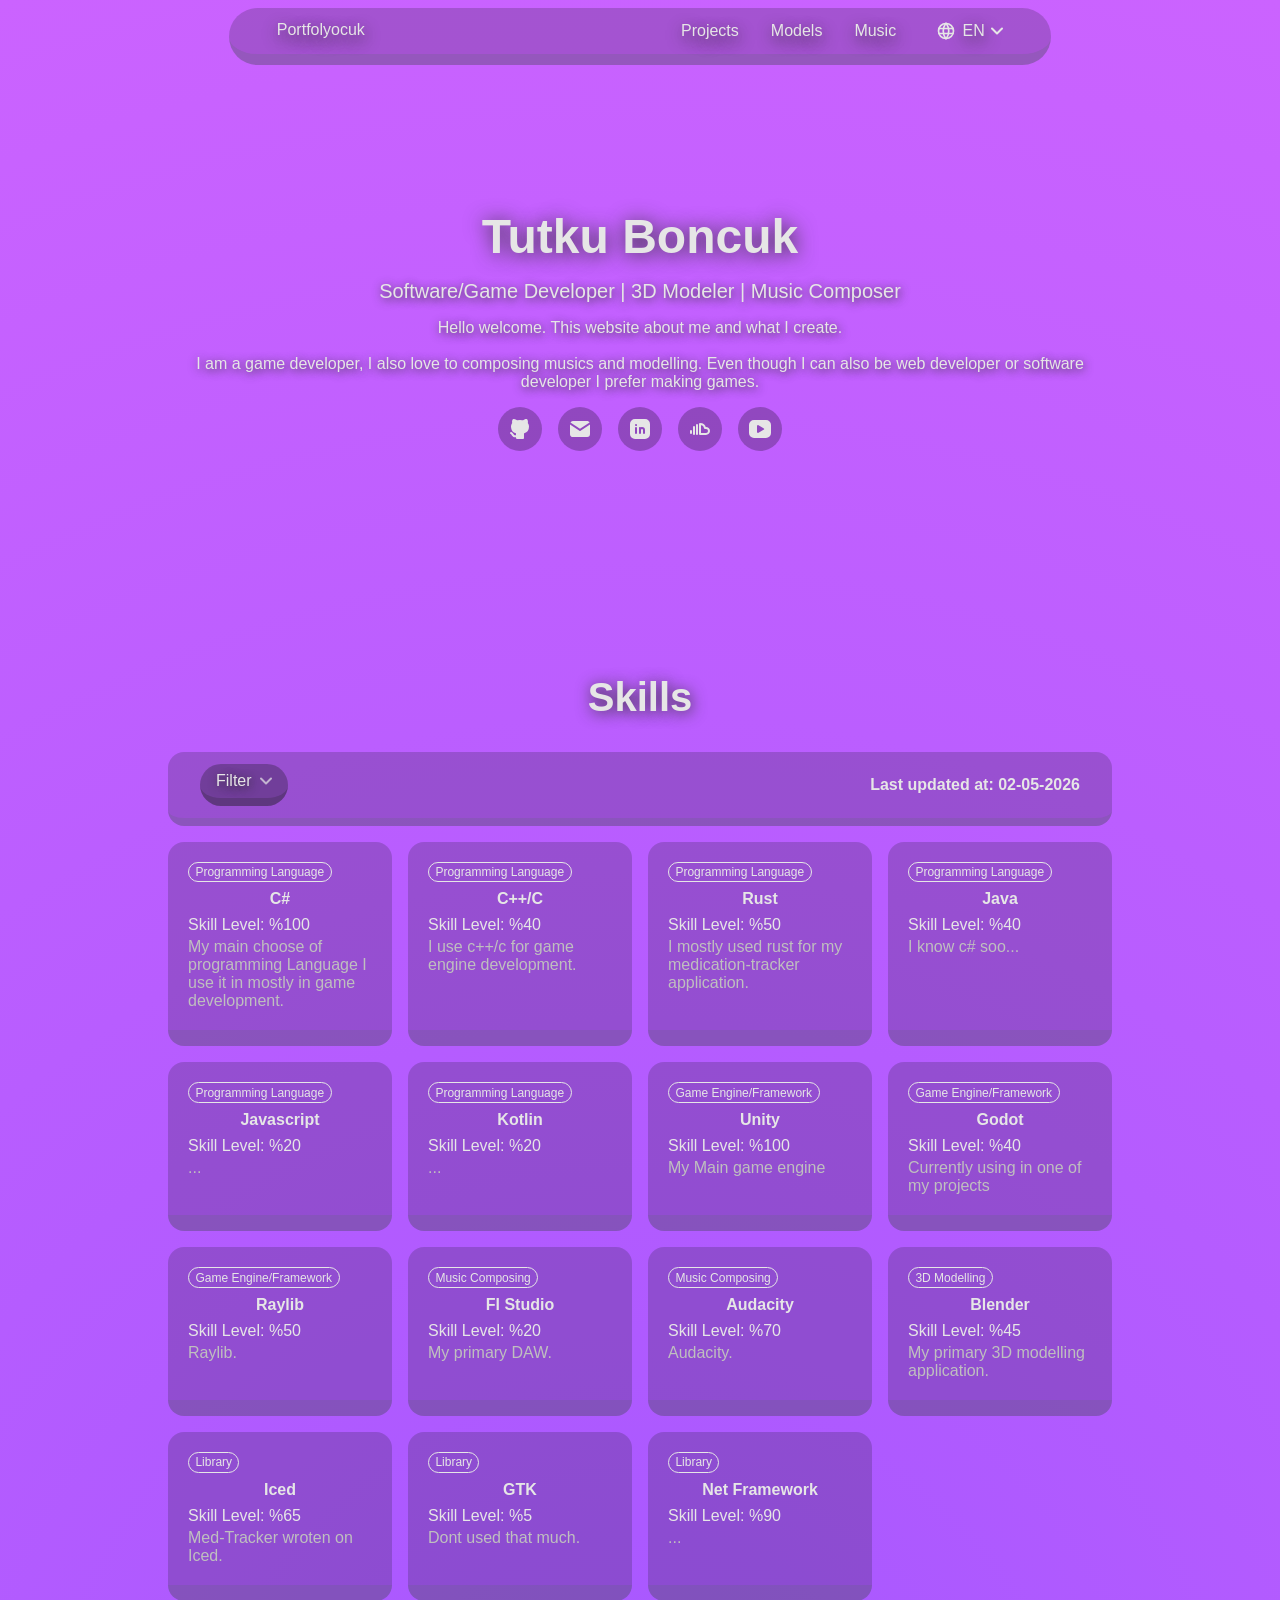
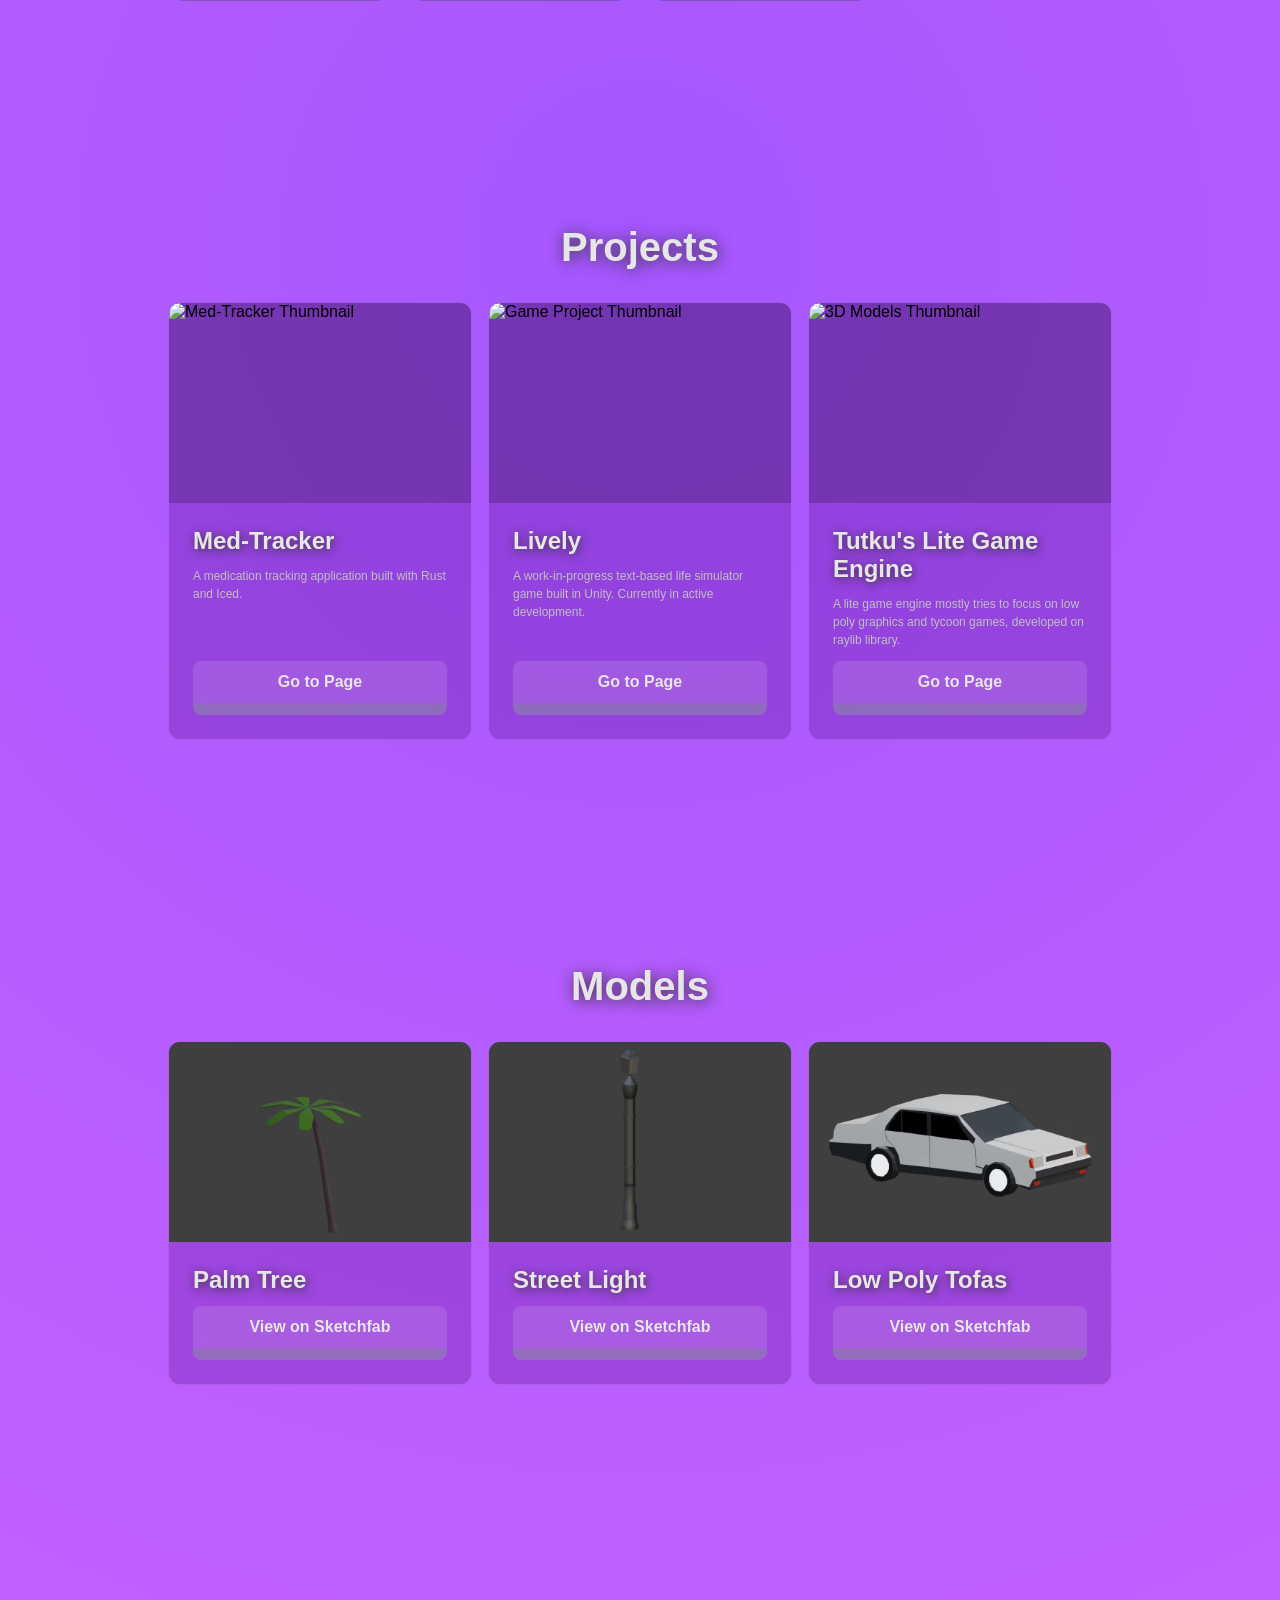
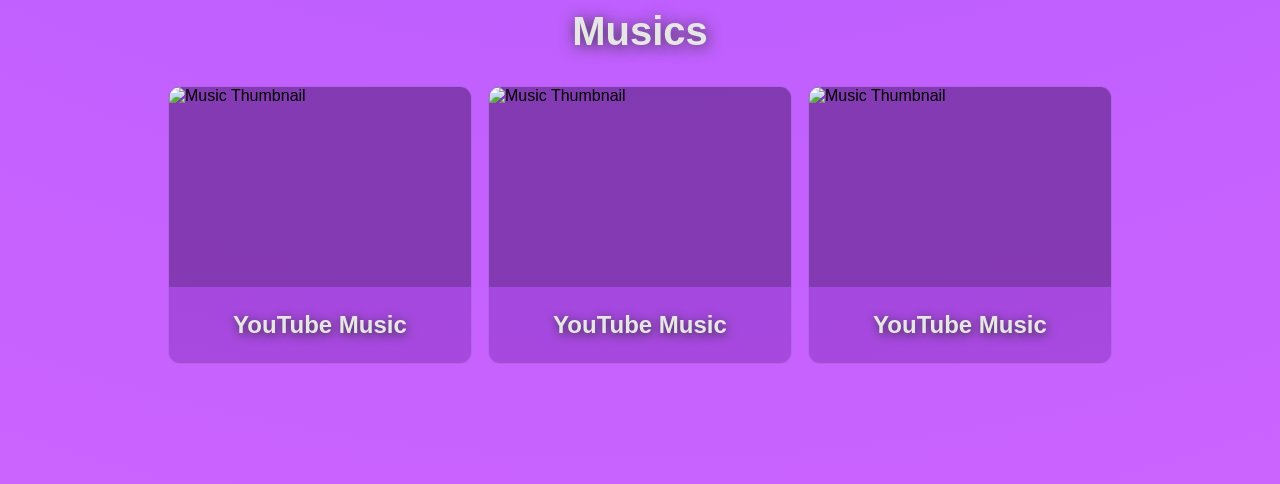
==== commit 8c1d560f: "Added: Language button for navbar" ====
--- a/index.html
+++ b/index.html
@@ -16,10 +16,40 @@
   <div id="navbar-sticky">
     <div id="navbar" class="navbar-border">
       <a class="navbar-button navbar-button-text navbar-text-important">Portfolyocuk</a>
-      <div id="navbar_menu">
-        <a class="navbar-button navbar-button-text" href="/pages/project.html"> Projects </a>
-        <a class="navbar-button navbar-button-text" href="/pages/model.html"> Models </a>
-        <a class="navbar-button navbar-button-text" href="/pages/music.html"> Music </a>
+      <div id="navbar_right">
+        <div id="navbar_menu">
+          <a class="navbar-button navbar-button-text" href="/pages/project.html"> Projects </a>
+          <a class="navbar-button navbar-button-text" href="/pages/model.html"> Models </a>
+          <a class="navbar-button navbar-button-text" href="/pages/music.html"> Music </a>
+        </div>
+        <div class="navbar-language">
+        <button class="navbar-button navbar-button-text navbar-language-button" id="navbar_language-button"
+          aria-label="Select language">
+          <svg xmlns="http://www.w3.org/2000/svg" width="20" height="20" viewBox="0 0 24 24" fill="none"
+            stroke="currentColor" stroke-width="2" stroke-linecap="round" stroke-linejoin="round">
+            <path stroke="none" d="M0 0h24v24H0z" fill="none" />
+            <path d="M3 12a9 9 0 1 0 18 0a9 9 0 1 0 -18 0" />
+            <path d="M3.6 9h16.8" />
+            <path d="M3.6 15h16.8" />
+            <path d="M11.5 3a17 17 0 0 0 0 18" />
+            <path d="M12.5 3a17 17 0 0 1 0 18" />
+          </svg>
+          <span id="navbar_language-current">EN</span>
+          <svg class="navbar-language-chevron" width="12" height="8" viewBox="0 0 12 8" fill="none">
+            <path d="M1 1.5L6 6.5L11 1.5" stroke="currentColor" stroke-width="2" stroke-linecap="round"
+              stroke-linejoin="round" />
+          </svg>
+        </button>
+        <div id="navbar_language-dropdown" class="navbar-language-dropdown">
+          <button class="navbar-language-option active" data-language="en">
+            <span class="navbar-language-flag">🇬🇧</span>
+            <span>English</span>
+          </button>
+          <button class="navbar-language-option" data-language="tr">
+            <span class="navbar-language-flag">🇹🇷</span>
+            <span>Türkçe</span>
+          </button>
+        </div>
       </div>
       <button id="navbar_mobile-menu" class="navbar-mobile-menu-button" aria-label="Toggle menu">
         <svg xmlns="http://www.w3.org/2000/svg" width="24" height="24" viewBox="0 0 24 24" fill="none"
@@ -33,6 +63,7 @@
         <a class="navbar-button navbar-button-text" href="/pages/project.html"> Projects </a>
         <a class="navbar-button navbar-button-text" href="/pages/model.html"> Models </a>
         <a class="navbar-button navbar-button-text" href="/pages/music.html"> Music </a>
+      </div>
       </div>
     </div>
   </div>
@@ -372,6 +403,7 @@
     </div>
   </div>
   <script src="scripts/index.js"></script>
+  <script src="/scripts/navbar.js"></script>
 </body>
 
 </html>
--- a/styles/navbar.css
+++ b/styles/navbar.css
@@ -12,6 +12,14 @@
 #navbar_menu {
   display: flex;
   flex-direction: row;
+}
+
+#navbar_right {
+  display: flex;
+  flex-direction: row;
+  align-items: center;
+  gap: 0.5rem;
+  position: relative;
 }
 
 .navbar-border {
@@ -100,6 +108,77 @@
   color: var(--secondary-text-color);
 
 }
+
+.navbar-language {
+  position: relative;
+  display: flex;
+  align-items: center;
+}
+
+.navbar-language-button {
+  display: flex;
+  align-items: center;
+  gap: 0.4rem;
+}
+
+.navbar-language-chevron {
+  transition: transform linear 200ms;
+}
+
+.navbar-language.open .navbar-language-chevron {
+  transform: rotate(180deg);
+}
+
+.navbar-language-dropdown {
+  display: none;
+  position: absolute;
+  top: calc(100% + 0.5rem);
+  right: 0;
+  background-color: hsla(200, 10%, 10%, 0.95);
+  border-radius: 0.75rem;
+  padding: 0.5rem;
+  min-width: 140px;
+  flex-direction: column;
+  gap: 0.25rem;
+  box-shadow: 0 8px 24px hsla(0, 0%, 0%, 0.3);
+  backdrop-filter: blur(8px);
+  border: 1px solid hsla(200, 10%, 40%, 0.2);
+  z-index: 100;
+}
+
+.navbar-language.open .navbar-language-dropdown {
+  display: flex;
+}
+
+.navbar-language-option {
+  background-color: transparent;
+  border: none;
+  color: var(--primary-text-color);
+  font-size: 1rem;
+  padding: 0.6rem 0.8rem;
+  border-radius: 0.5rem;
+  cursor: pointer;
+  display: flex;
+  align-items: center;
+  gap: 0.5rem;
+  text-align: left;
+  width: 100%;
+  transition: color linear 200ms;
+}
+
+.navbar-language-option:hover {
+  color: var(--secondary-text-color);
+}
+
+.navbar-language-option.active {
+  color: var(--secondary-text-color);
+  font-weight: 500;
+}
+
+.navbar-language-flag {
+  font-size: 1.1rem;
+  line-height: 1;
+}
 @media (width < 771px) {
   #navbar_menu {
     display: none;
--- a/styles/index/musics.css
+++ b/styles/index/musics.css
@@ -53,6 +53,85 @@
     text-align: center;
 }
 
+.music-upload-date {
+    color: var(--secondary-text-color);
+    font-size: var(--text-size-small);
+    text-align: center;
+    text-shadow: 1px 2px 10px hsla(0, 0%, 20%, 1);
+}
+
+.music-platforms {
+    display: flex;
+    justify-content: center;
+    gap: 0.75rem;
+    margin-top: auto;
+}
+
+.music-platform-button {
+    display: inline-flex;
+    align-items: center;
+    justify-content: center;
+    width: 38px;
+    height: 38px;
+    border-radius: 50%;
+    border: 1px solid hsla(200, 10%, 40%, 0.35);
+    background: hsla(200, 10%, 10%, 0.3);
+    color: var(--primary-text-color);
+    transition: all 0.2s ease;
+}
+
+.music-platform-button:hover {
+    transform: scale(1.12);
+    box-shadow: 0 4px 14px rgba(0, 0, 0, 0.3);
+}
+
+.music-platform-youtube:hover {
+    color: #ff4d4d;
+    border-color: rgba(255, 77, 77, 0.6);
+    background: rgba(255, 0, 0, 0.15);
+}
+
+.music-platform-soundcloud:hover {
+    color: #ff8800;
+    border-color: rgba(255, 136, 0, 0.6);
+    background: rgba(255, 136, 0, 0.15);
+}
+
+.music_sort-box {
+    display: flex;
+    justify-content: space-between;
+    align-items: center;
+    padding: 0.75rem 2rem;
+    border-radius: 1rem;
+    border-width: 0;
+    border-bottom-width: 0.5rem;
+    border-color: hsla(200, 10%, 40%, 0.2);
+    border-style: inset;
+    background-color: hsla(200, 10%, 10%, 0.2);
+    position: relative;
+    margin-bottom: 1rem;
+}
+
+.music_sort-dropdown {
+    position: relative;
+    display: inline-block;
+}
+
+.music-box.music-entrance {
+    animation: music-fade-up 0.4s cubic-bezier(0.16, 1, 0.3, 1) backwards;
+}
+
+@keyframes music-fade-up {
+    from {
+        opacity: 0;
+        transform: translateY(12px);
+    }
+    to {
+        opacity: 1;
+        transform: translateY(0);
+    }
+}
+
 @media (max-width: 1024px) {
     .music_grid-box {
         grid-template-columns: repeat(2, 1fr);
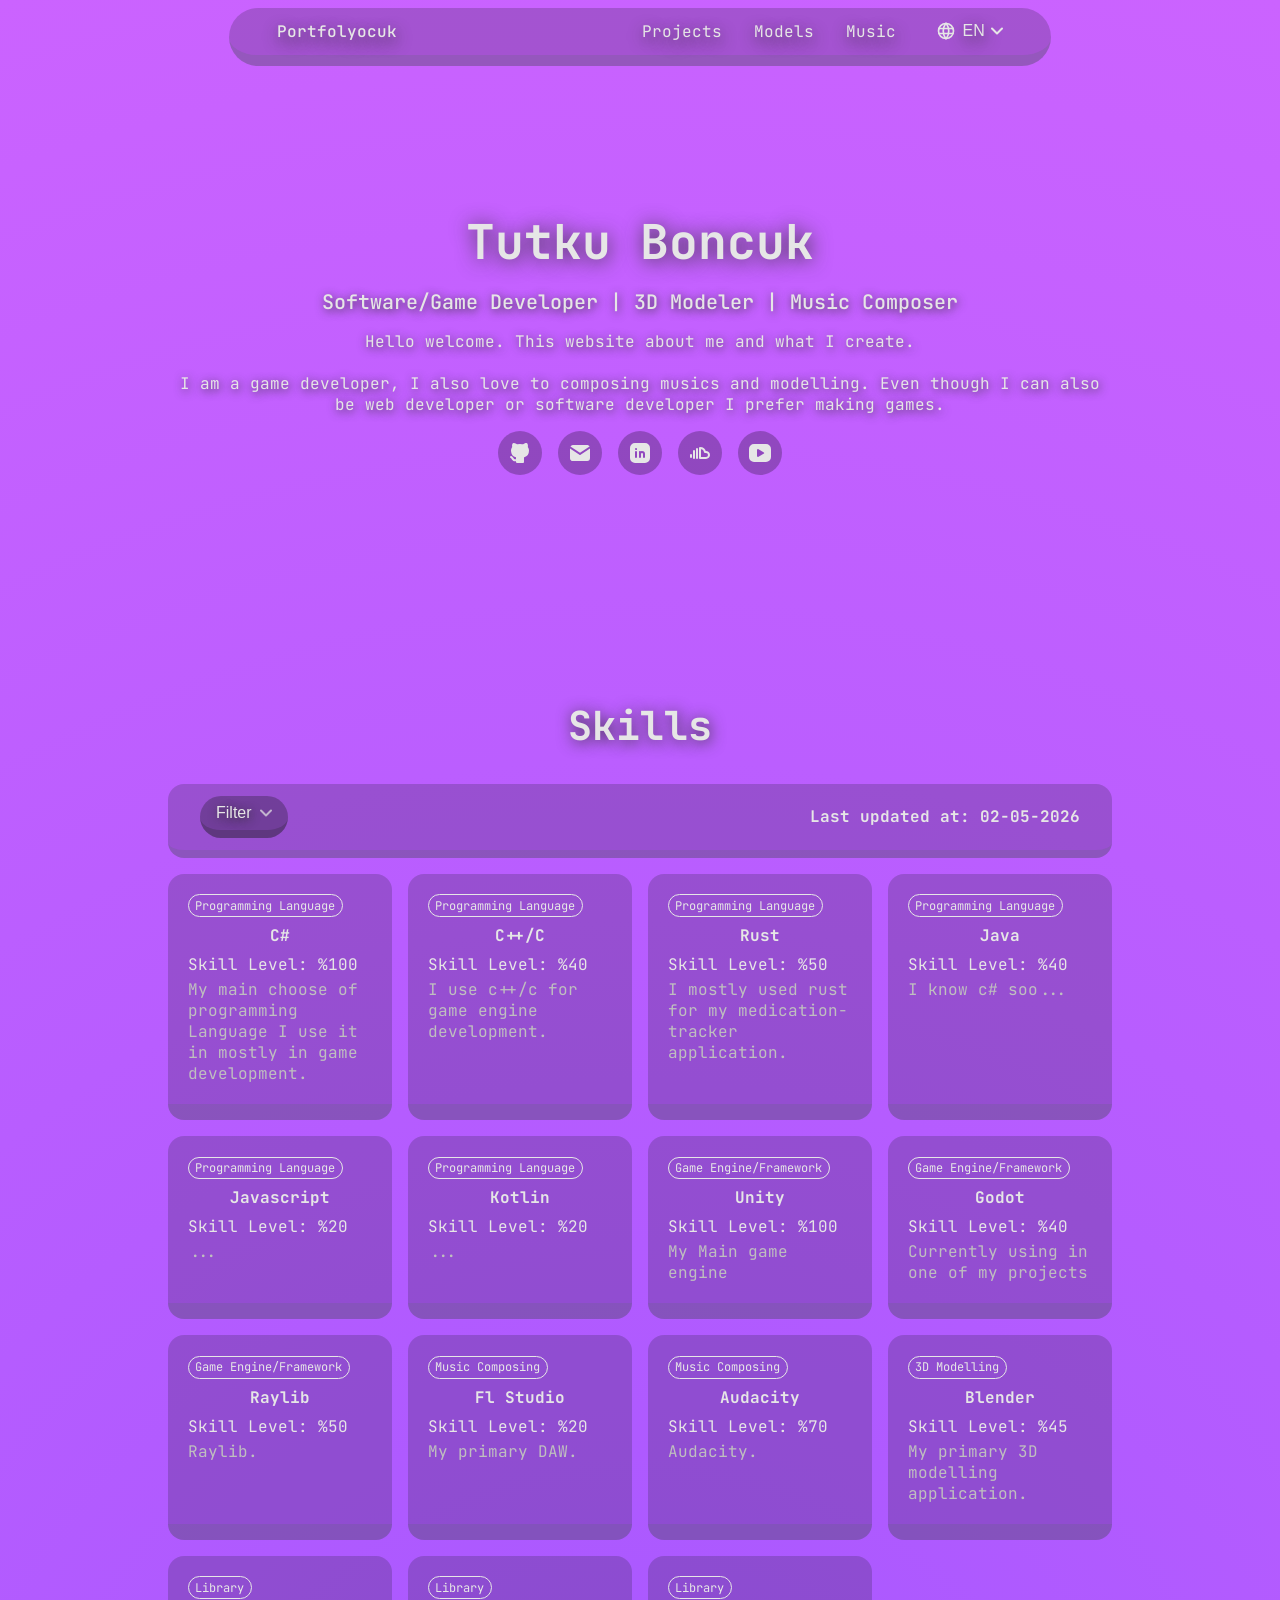
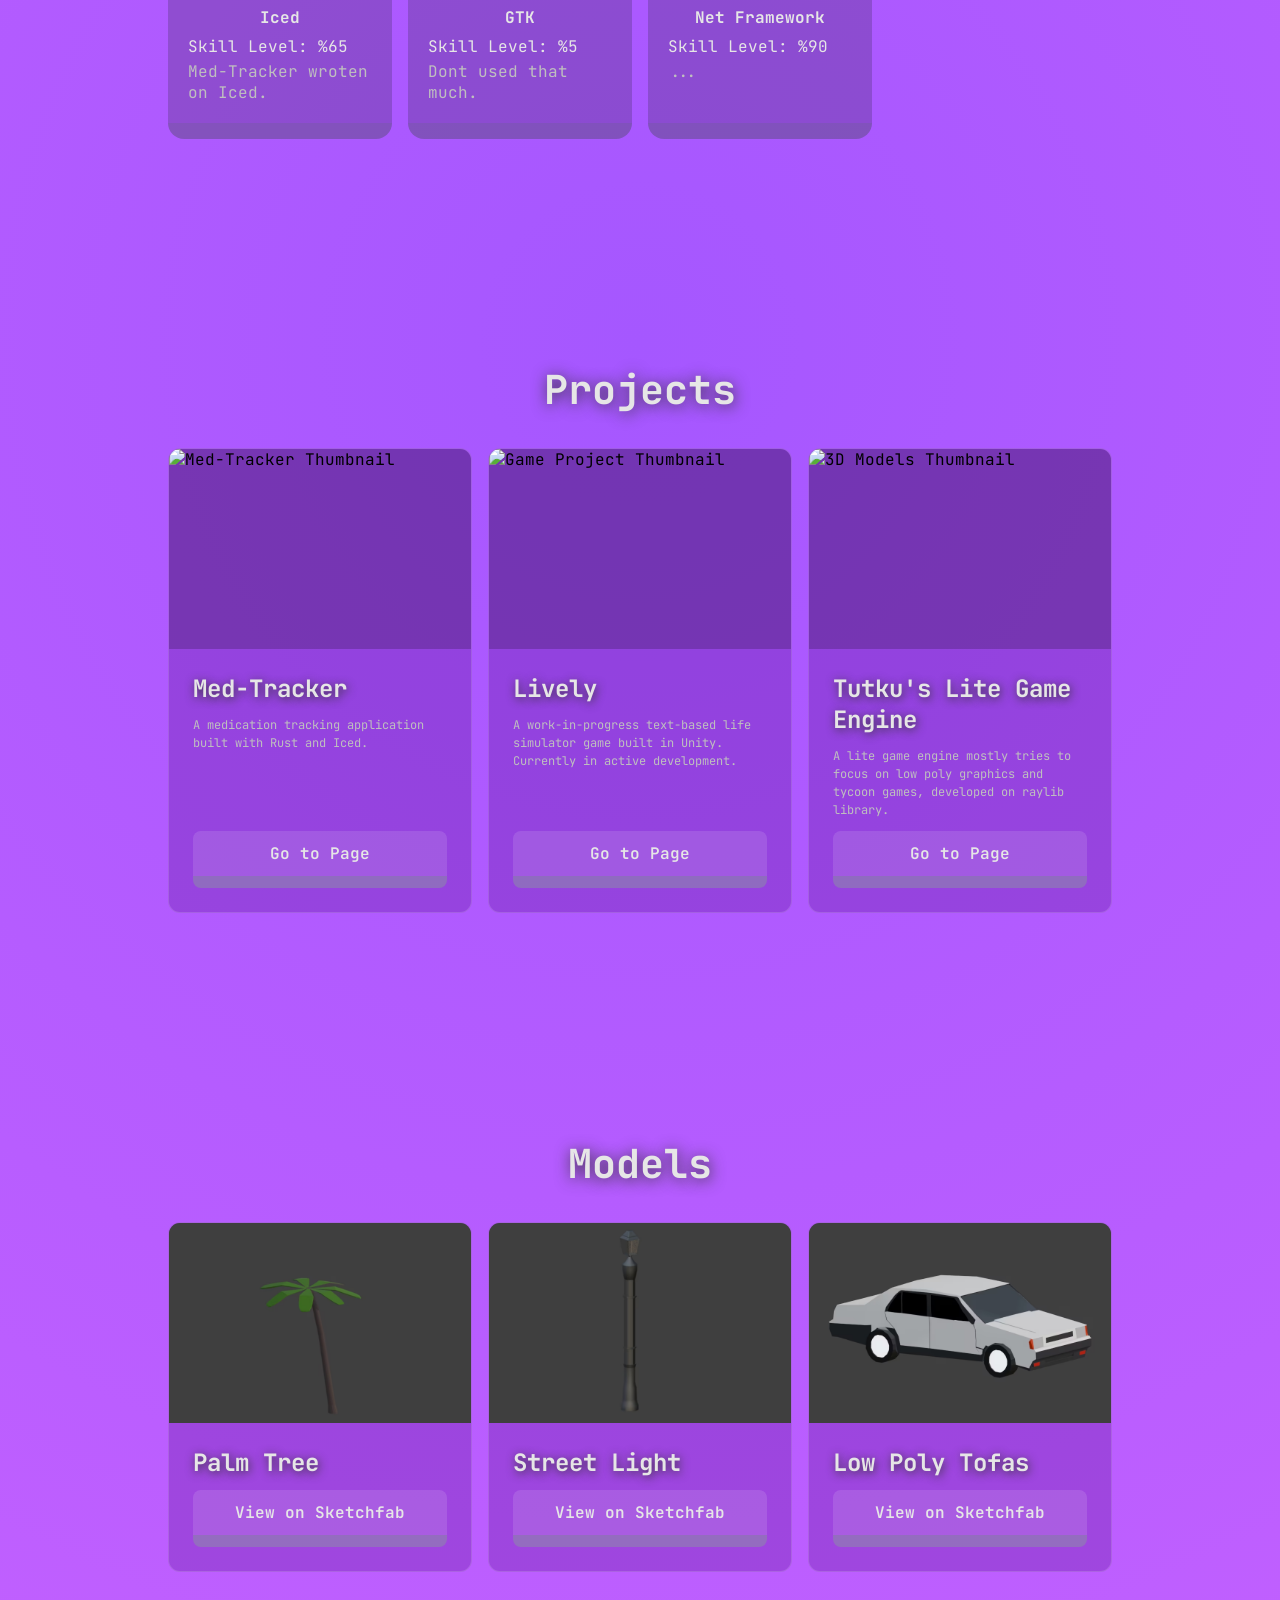
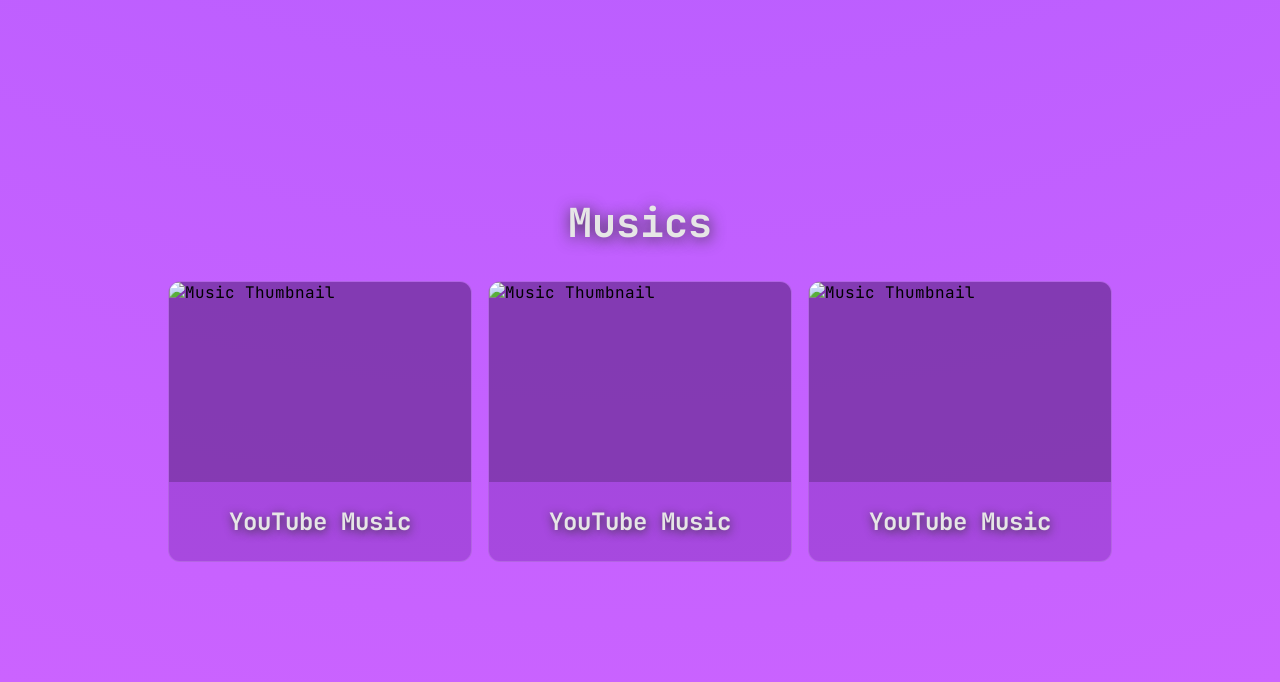
==== commit 6715210d: "Changed font of site" ====
--- a/index.html
+++ b/index.html
@@ -3,6 +3,10 @@
 
 <head>
   <title>Title Title And TITLE</title>
+  <link rel="preconnect" href="https://fonts.googleapis.com" />
+  <link rel="preconnect" href="https://fonts.gstatic.com" crossorigin />
+  <link href="https://fonts.googleapis.com/css2?family=JetBrains+Mono:ital,wght@0,100..800;1,100..800&display=swap"
+    rel="stylesheet" />
   <link rel="stylesheet" href="main.css" />
   <link rel="stylesheet" href="styles/navbar.css" />
   <link rel="stylesheet" href="styles/variables.css" />
--- a/main.css
+++ b/main.css
@@ -1,5 +1,5 @@
 body {
-  font-family: Arial, Helvetica, sans-serif;
+  font-family: "JetBrains Mono", "Courier New", monospace;
   background: var(--background-color);
   background: radial-gradient(circle, rgba(165, 87, 255, 1) 0%, rgba(203, 99, 255, 1) 100%);
 }
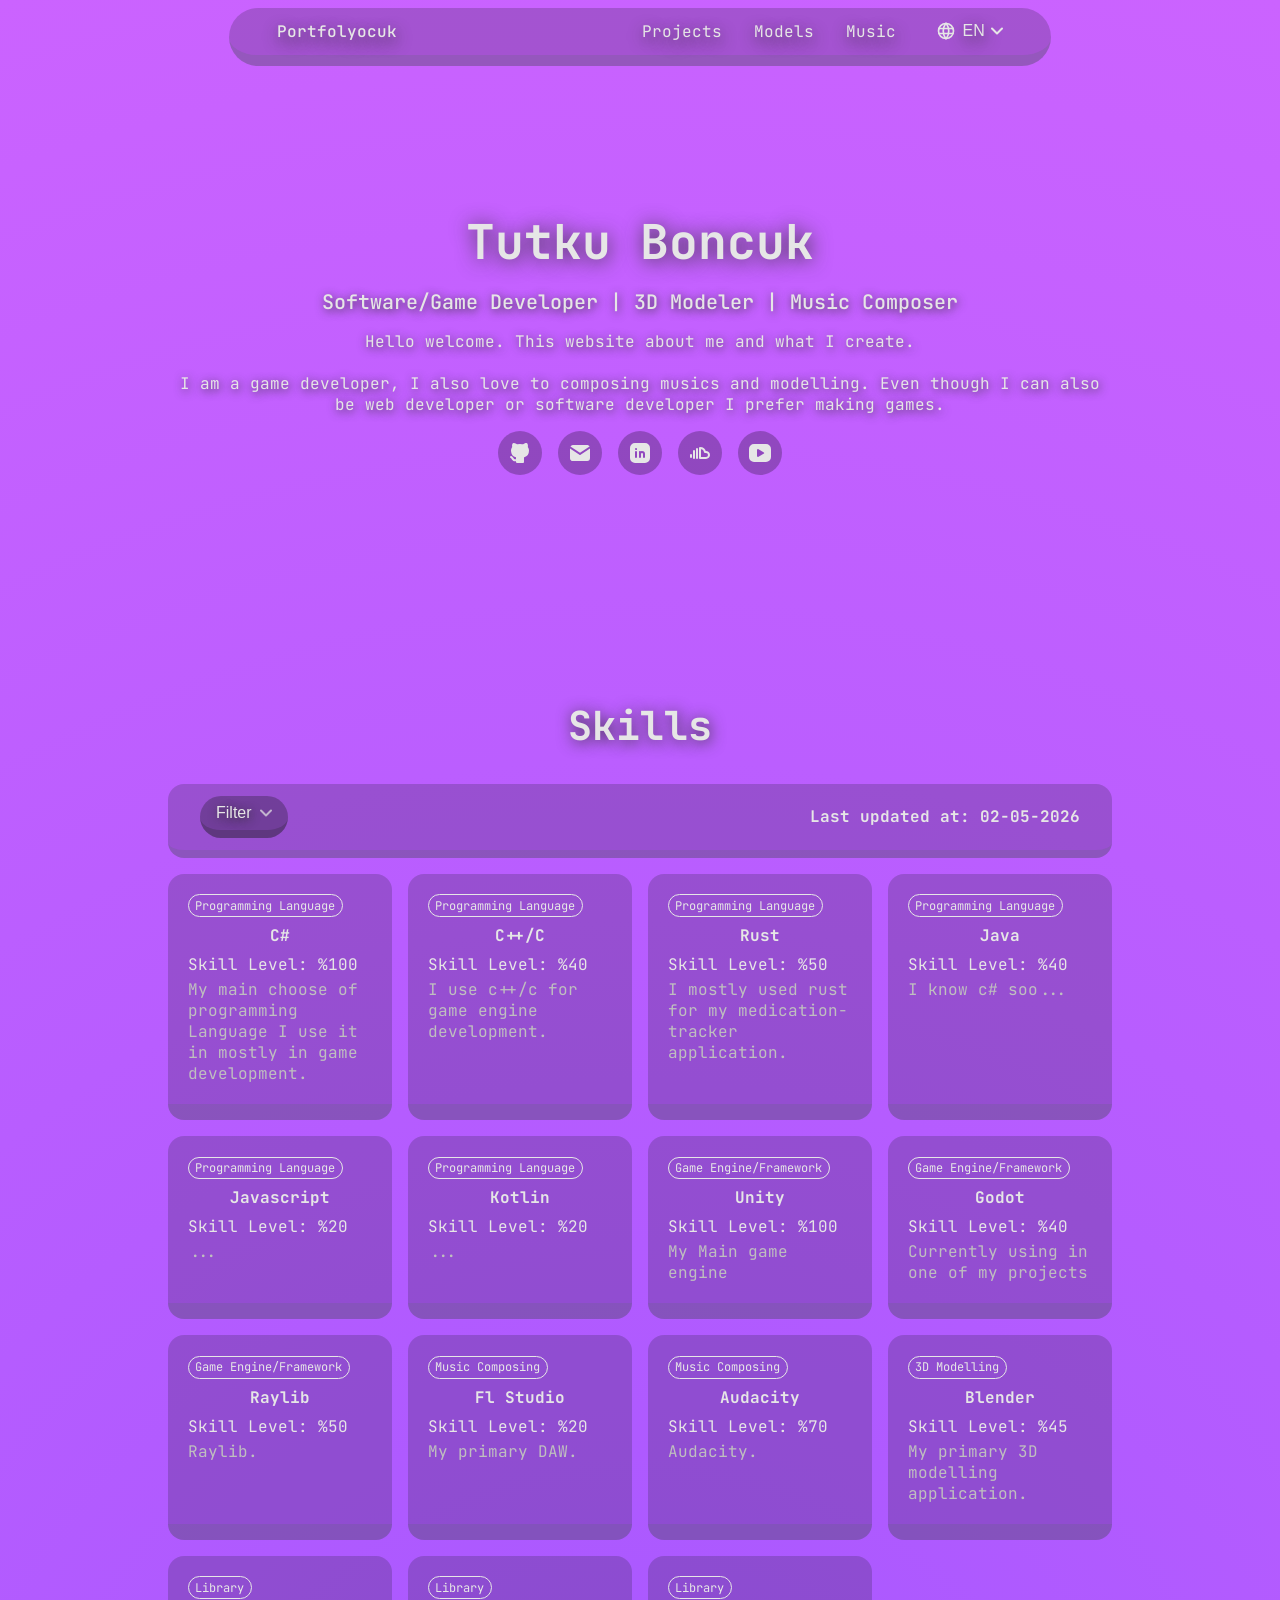
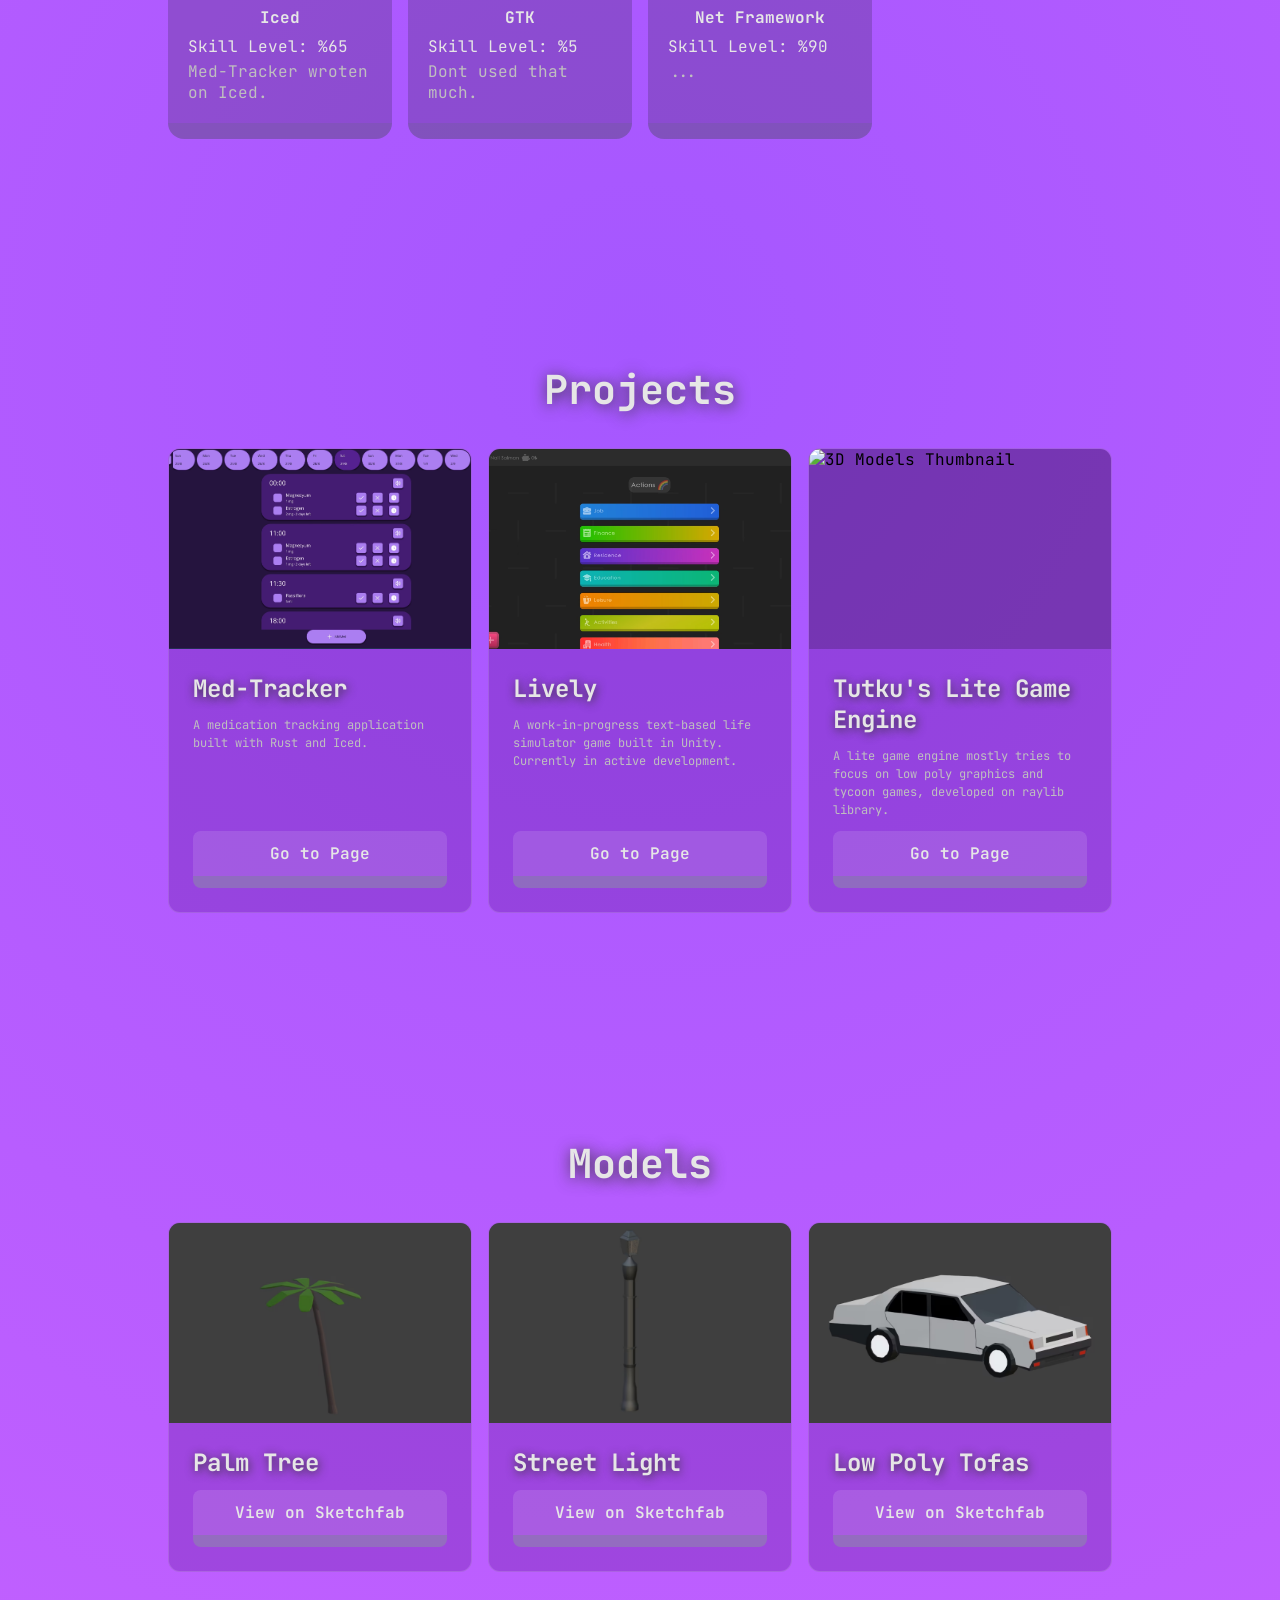
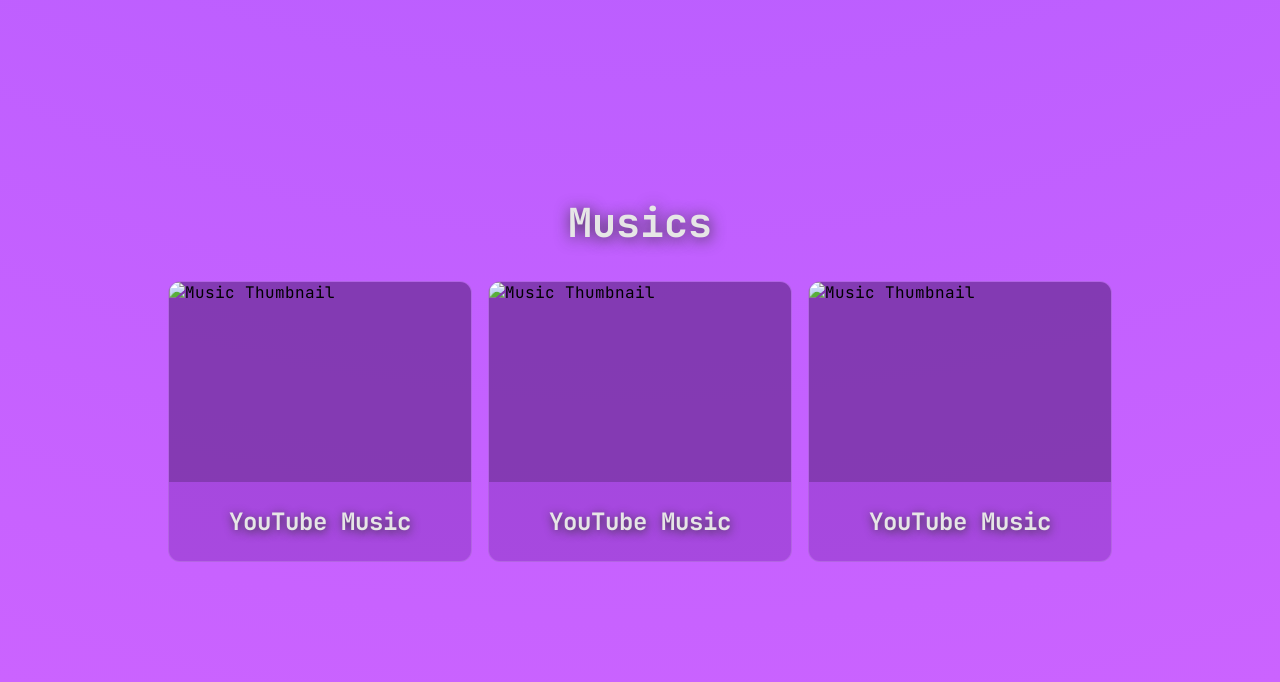
==== commit 832bef9a: "Added lively and medtracker images" ====
--- a/index.html
+++ b/index.html
@@ -308,7 +308,7 @@
     <div class="project_grid-box">
       <div class="project-box">
         <div class="project-thumbnail">
-          <img src="https://placehold.co/400x250/4a0080/ffffff?text=Med-Tracker" alt="Med-Tracker Thumbnail" />
+          <img src="images/Med-Tracker.avif" alt="Med-Tracker Screenshot" />
         </div>
         <div class="project-content">
           <h3 class="project-title">Med-Tracker</h3>
@@ -319,7 +319,7 @@
       </div>
       <div class="project-box">
         <div class="project-thumbnail">
-          <img src="https://placehold.co/400x250/4a0080/ffffff?text=Lively" alt="Game Project Thumbnail" />
+          <img src="images/Lively.avif" alt="Lively Screenshot" />
         </div>
         <div class="project-content">
           <h3 class="project-title">Lively</h3>
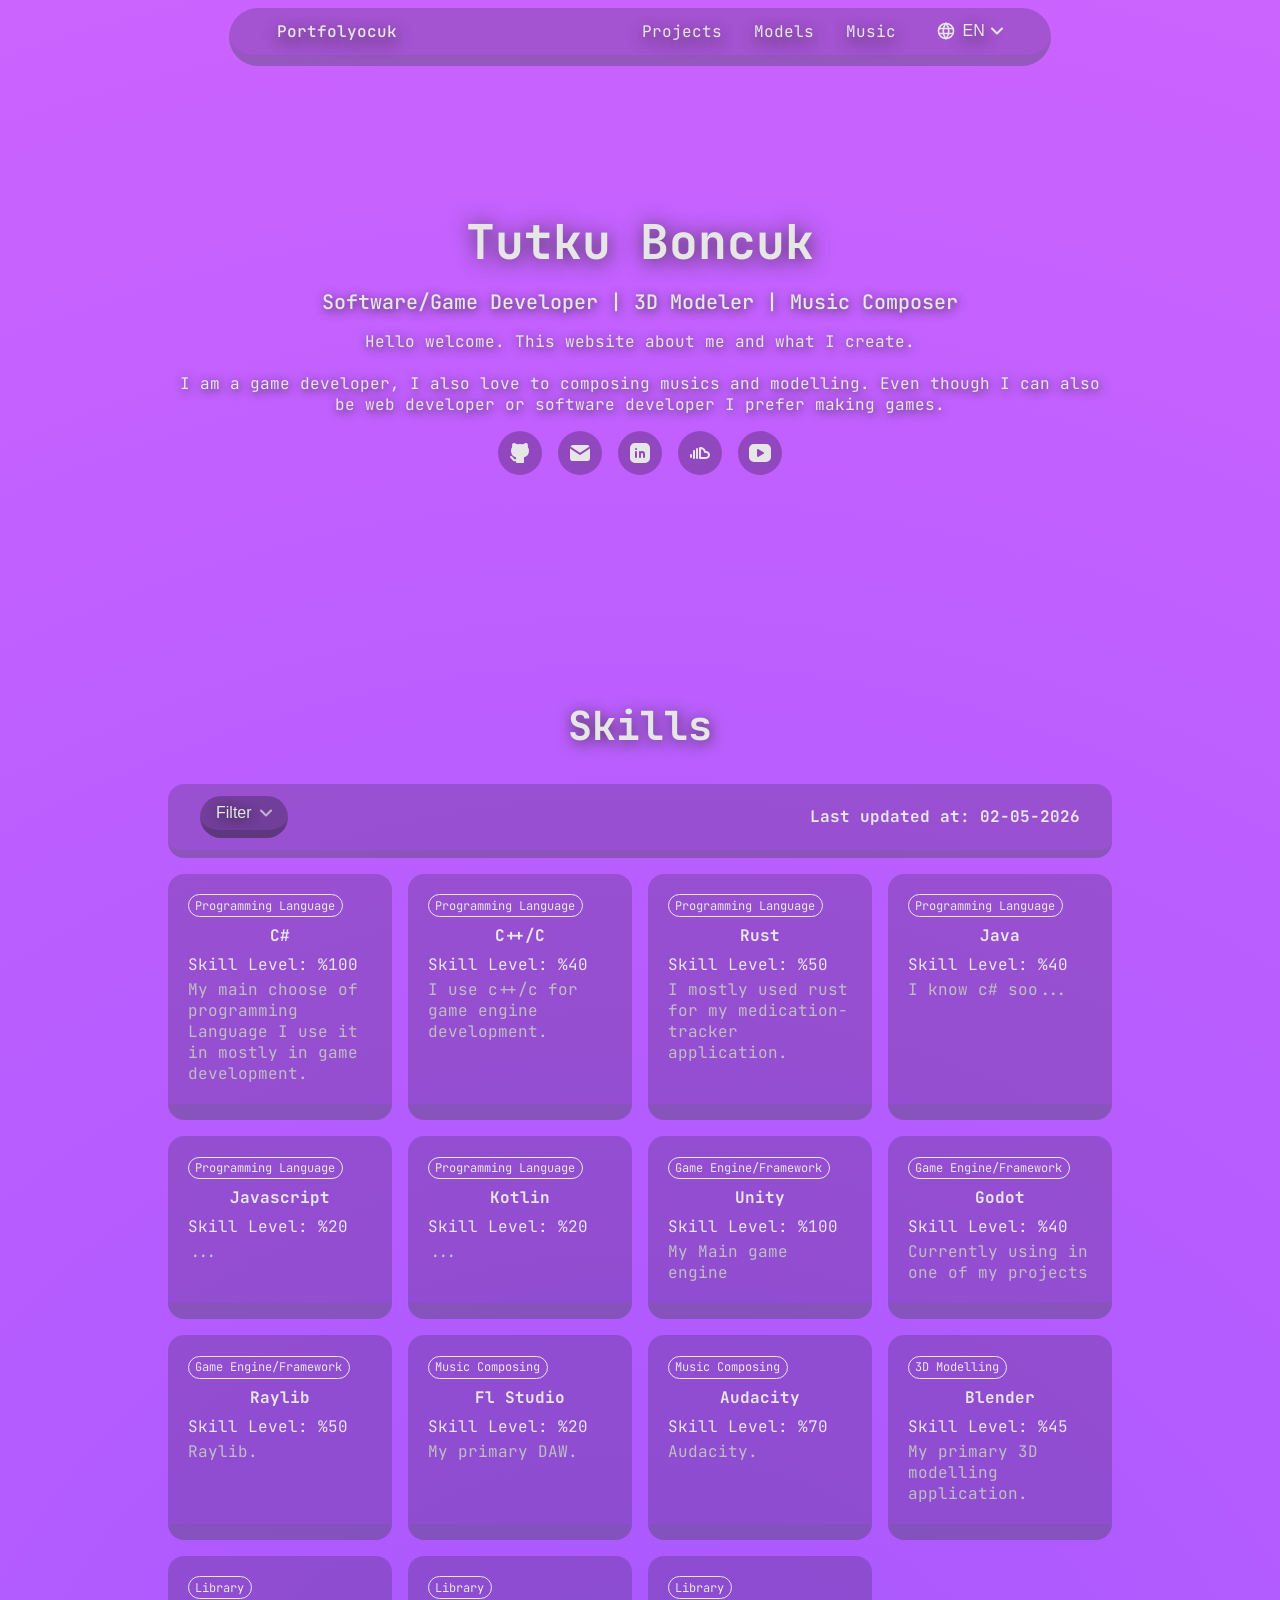
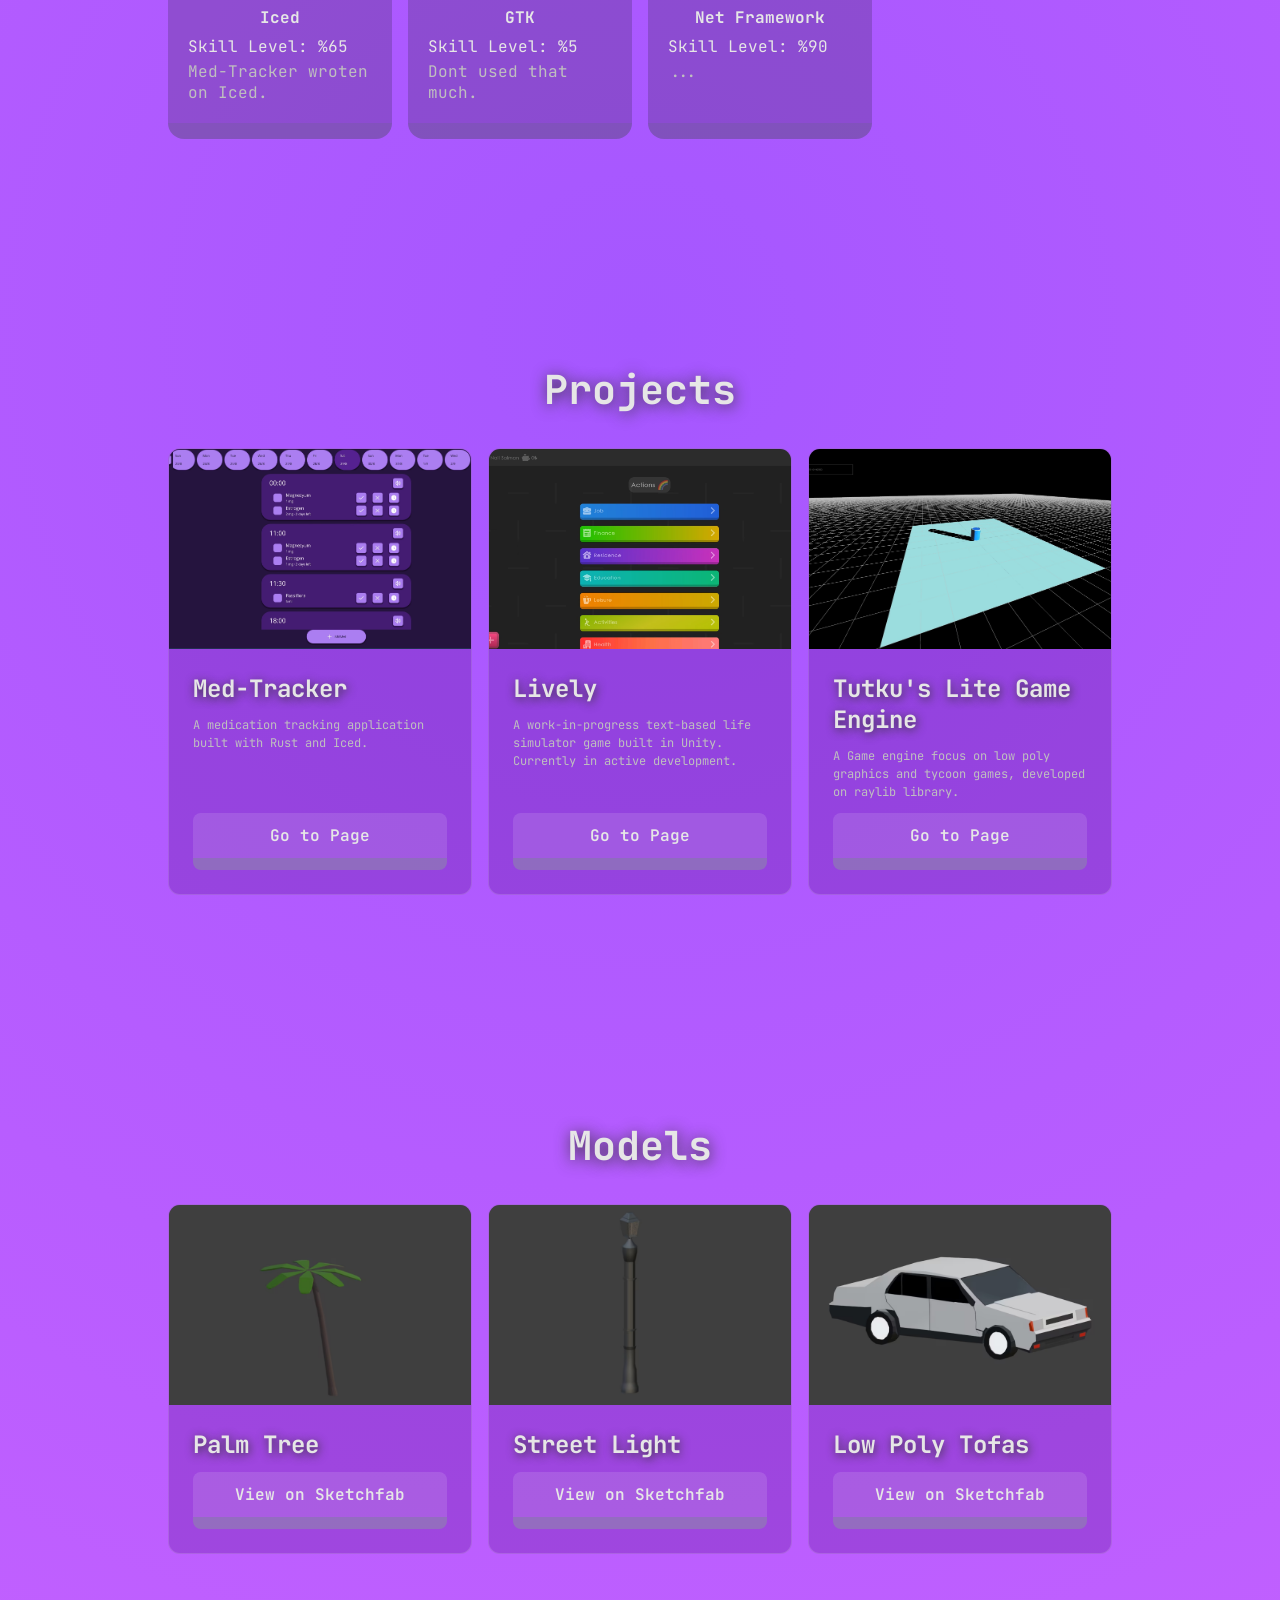
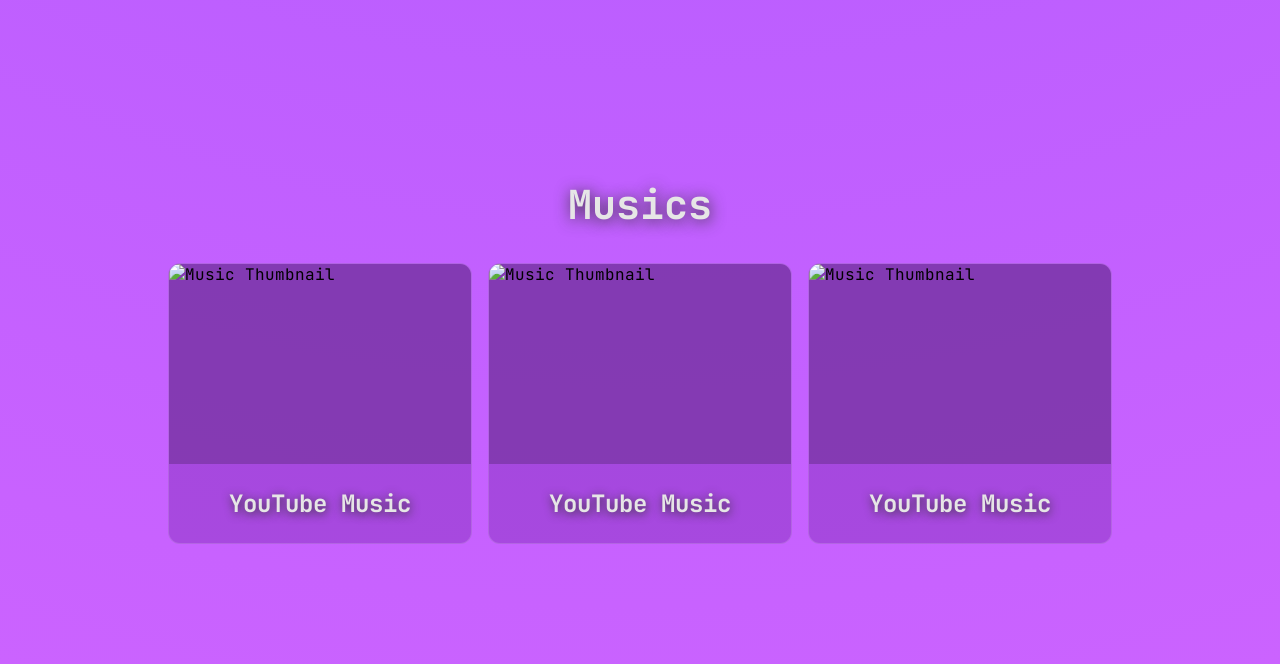
==== commit d24ec6c1: "Added image for tutkus lite engine" ====
--- a/index.html
+++ b/index.html
@@ -27,47 +27,47 @@
           <a class="navbar-button navbar-button-text" href="/pages/music.html"> Music </a>
         </div>
         <div class="navbar-language">
-        <button class="navbar-button navbar-button-text navbar-language-button" id="navbar_language-button"
-          aria-label="Select language">
-          <svg xmlns="http://www.w3.org/2000/svg" width="20" height="20" viewBox="0 0 24 24" fill="none"
+          <button class="navbar-button navbar-button-text navbar-language-button" id="navbar_language-button"
+            aria-label="Select language">
+            <svg xmlns="http://www.w3.org/2000/svg" width="20" height="20" viewBox="0 0 24 24" fill="none"
+              stroke="currentColor" stroke-width="2" stroke-linecap="round" stroke-linejoin="round">
+              <path stroke="none" d="M0 0h24v24H0z" fill="none" />
+              <path d="M3 12a9 9 0 1 0 18 0a9 9 0 1 0 -18 0" />
+              <path d="M3.6 9h16.8" />
+              <path d="M3.6 15h16.8" />
+              <path d="M11.5 3a17 17 0 0 0 0 18" />
+              <path d="M12.5 3a17 17 0 0 1 0 18" />
+            </svg>
+            <span id="navbar_language-current">EN</span>
+            <svg class="navbar-language-chevron" width="12" height="8" viewBox="0 0 12 8" fill="none">
+              <path d="M1 1.5L6 6.5L11 1.5" stroke="currentColor" stroke-width="2" stroke-linecap="round"
+                stroke-linejoin="round" />
+            </svg>
+          </button>
+          <div id="navbar_language-dropdown" class="navbar-language-dropdown">
+            <button class="navbar-language-option active" data-language="en">
+              <span class="navbar-language-flag">🇬🇧</span>
+              <span>English</span>
+            </button>
+            <button class="navbar-language-option" data-language="tr">
+              <span class="navbar-language-flag">🇹🇷</span>
+              <span>Türkçe</span>
+            </button>
+          </div>
+        </div>
+        <button id="navbar_mobile-menu" class="navbar-mobile-menu-button" aria-label="Toggle menu">
+          <svg xmlns="http://www.w3.org/2000/svg" width="24" height="24" viewBox="0 0 24 24" fill="none"
             stroke="currentColor" stroke-width="2" stroke-linecap="round" stroke-linejoin="round">
             <path stroke="none" d="M0 0h24v24H0z" fill="none" />
-            <path d="M3 12a9 9 0 1 0 18 0a9 9 0 1 0 -18 0" />
-            <path d="M3.6 9h16.8" />
-            <path d="M3.6 15h16.8" />
-            <path d="M11.5 3a17 17 0 0 0 0 18" />
-            <path d="M12.5 3a17 17 0 0 1 0 18" />
-          </svg>
-          <span id="navbar_language-current">EN</span>
-          <svg class="navbar-language-chevron" width="12" height="8" viewBox="0 0 12 8" fill="none">
-            <path d="M1 1.5L6 6.5L11 1.5" stroke="currentColor" stroke-width="2" stroke-linecap="round"
-              stroke-linejoin="round" />
+            <path d="M4 8l16 0" />
+            <path d="M4 16l16 0" />
           </svg>
         </button>
-        <div id="navbar_language-dropdown" class="navbar-language-dropdown">
-          <button class="navbar-language-option active" data-language="en">
-            <span class="navbar-language-flag">🇬🇧</span>
-            <span>English</span>
-          </button>
-          <button class="navbar-language-option" data-language="tr">
-            <span class="navbar-language-flag">🇹🇷</span>
-            <span>Türkçe</span>
-          </button>
-        </div>
-      </div>
-      <button id="navbar_mobile-menu" class="navbar-mobile-menu-button" aria-label="Toggle menu">
-        <svg xmlns="http://www.w3.org/2000/svg" width="24" height="24" viewBox="0 0 24 24" fill="none"
-          stroke="currentColor" stroke-width="2" stroke-linecap="round" stroke-linejoin="round">
-          <path stroke="none" d="M0 0h24v24H0z" fill="none" />
-          <path d="M4 8l16 0" />
-          <path d="M4 16l16 0" />
-        </svg>
-      </button>
-      <div id="navbar_mobile-dropdown" class="navbar-mobile-dropdown">
-        <a class="navbar-button navbar-button-text" href="/pages/project.html"> Projects </a>
-        <a class="navbar-button navbar-button-text" href="/pages/model.html"> Models </a>
-        <a class="navbar-button navbar-button-text" href="/pages/music.html"> Music </a>
-      </div>
+        <div id="navbar_mobile-dropdown" class="navbar-mobile-dropdown">
+          <a class="navbar-button navbar-button-text" href="/pages/project.html"> Projects </a>
+          <a class="navbar-button navbar-button-text" href="/pages/model.html"> Models </a>
+          <a class="navbar-button navbar-button-text" href="/pages/music.html"> Music </a>
+        </div>
       </div>
     </div>
   </div>
@@ -330,13 +330,12 @@
       </div>
       <div class="project-box">
         <div class="project-thumbnail">
-          <img src="https://placehold.co/400x250/4a0080/ffffff?text=Tutku's+Lite+Game+Engine"
-            alt="3D Models Thumbnail" />
+          <img src="images/TutkusLiteEngine.avif" alt="3D Models Thumbnail" />
         </div>
         <div class="project-content">
           <h3 class="project-title">Tutku's Lite Game Engine</h3>
-          <p class="project-description">A lite game engine mostly tries to focus on low poly graphics and
-            tycoon games, developed on raylib library.</p>
+          <p class="project-description">A Game engine focus on low poly graphics and tycoon games, developed on raylib
+            library.</p>
           <a href="https://github.com/Tiandeos/TutkuLiteEngine" class="project-button">Go to Page</a>
         </div>
       </div>
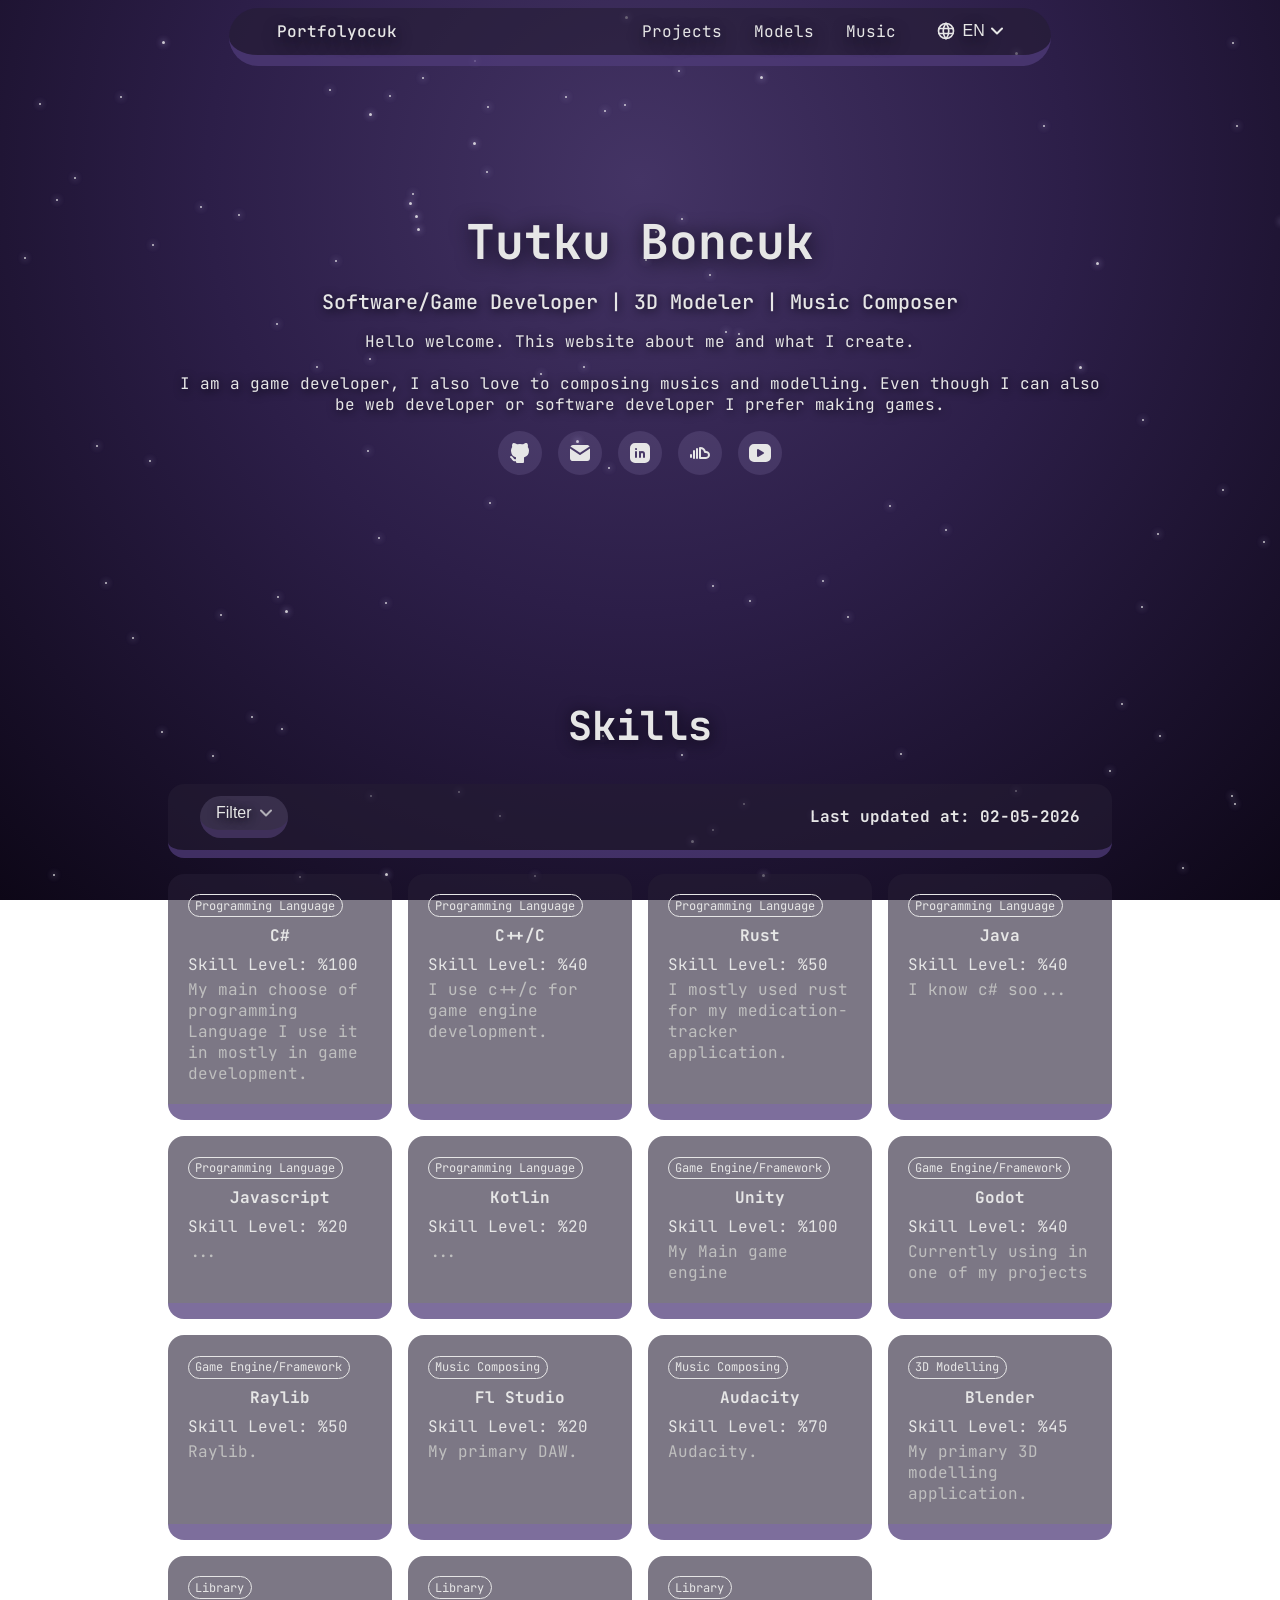
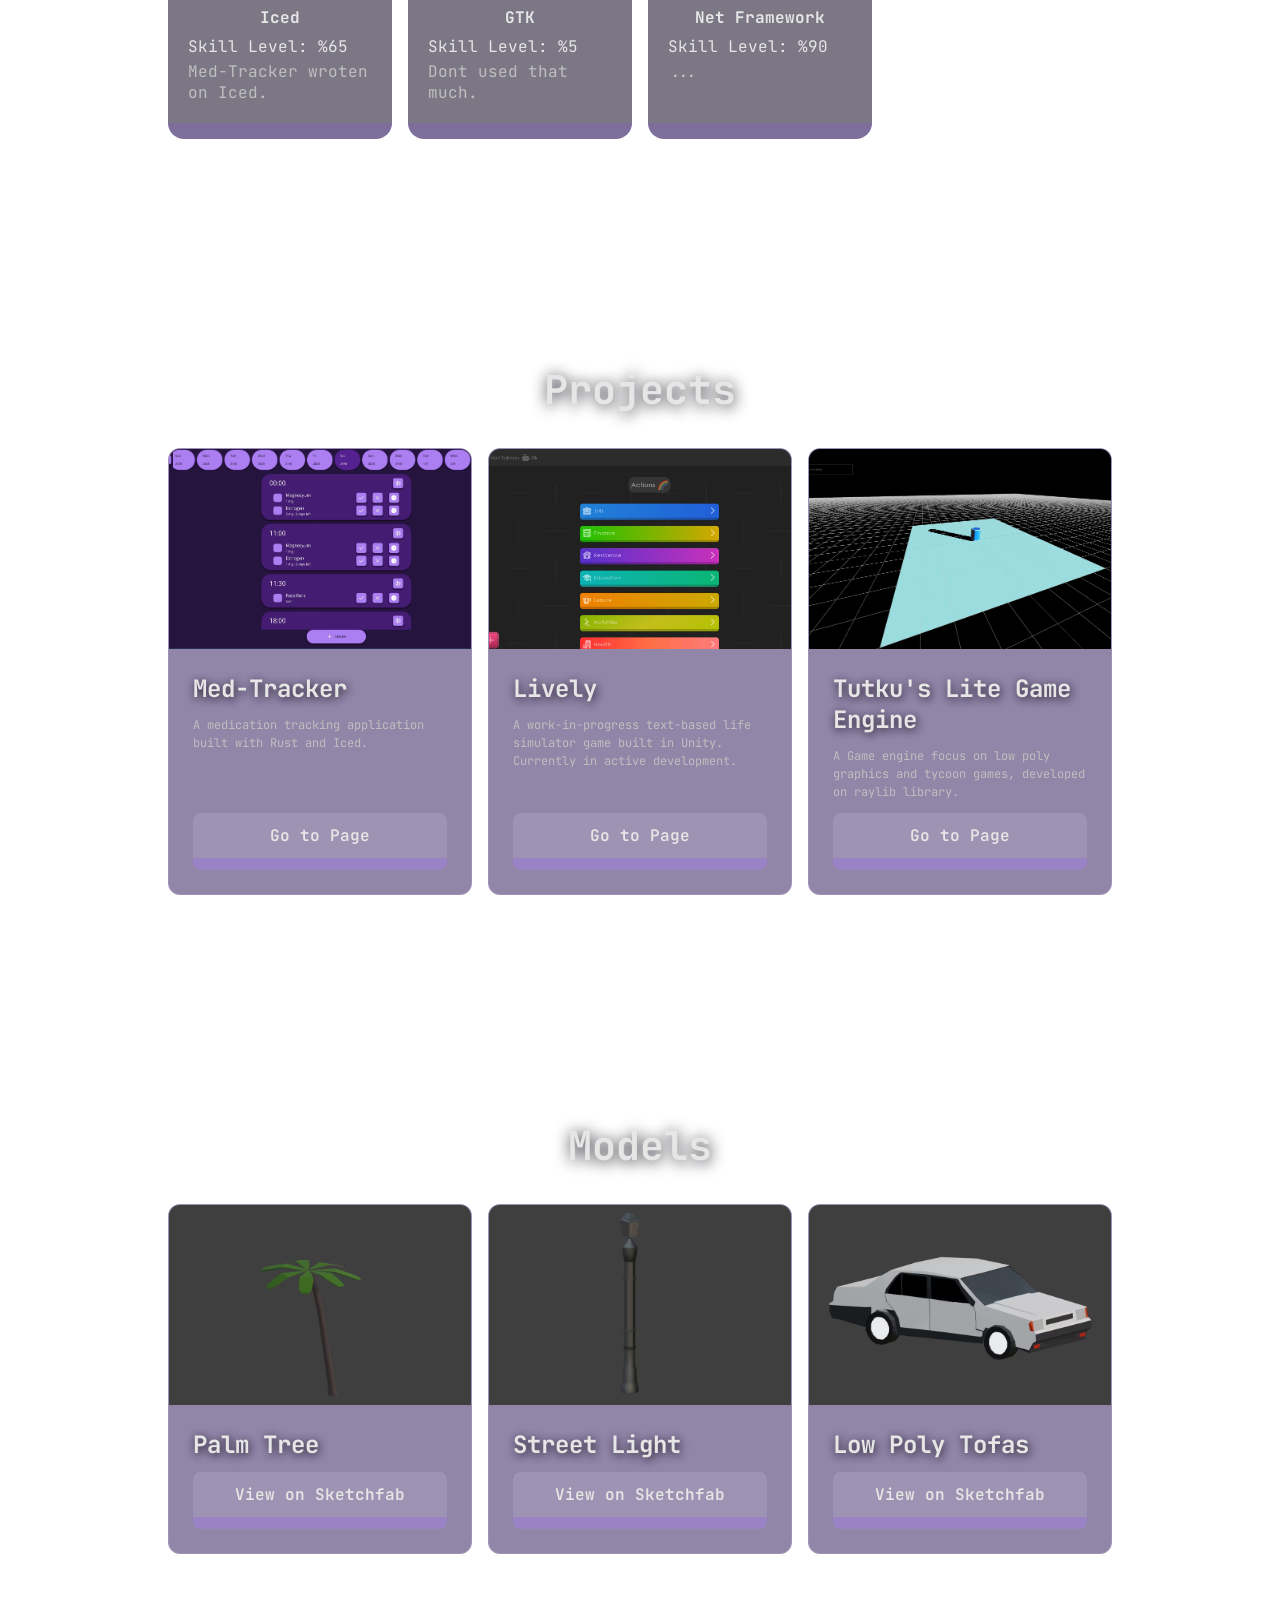
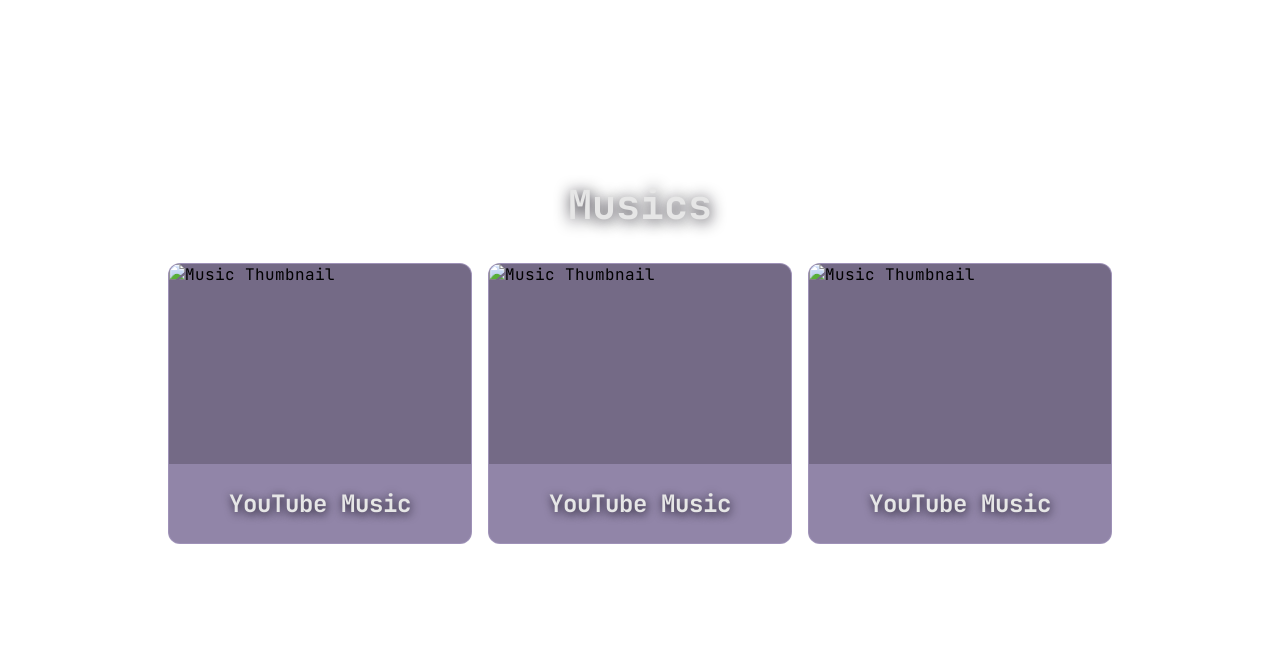
==== commit dc30207e: "New background" ====
--- a/index.html
+++ b/index.html
@@ -17,6 +17,7 @@
 </head>
 
 <body>
+  <div class="starfield"></div>
   <div id="navbar-sticky">
     <div id="navbar" class="navbar-border">
       <a class="navbar-button navbar-button-text navbar-text-important">Portfolyocuk</a>
@@ -313,7 +314,7 @@
         <div class="project-content">
           <h3 class="project-title">Med-Tracker</h3>
           <p class="project-description">A medication tracking application built with Rust and Iced.</p>
-          <a href="https://github.com/Tiandeos/Med-Tracker" target="_blank" class="project-button">Go to
+          <a href="/pages/projects/med-tracker.html" target="_blank" class="project-button">Go to
             Page</a>
         </div>
       </div>
@@ -325,7 +326,7 @@
           <h3 class="project-title">Lively</h3>
           <p class="project-description">A work-in-progress text-based life simulator game built in Unity.
             Currently in active development.</p>
-          <a href="#" class="project-button">Go to Page</a>
+          <a href="/pages/projects/lively.html" target="_blank" class="project-button">Go to Page</a>
         </div>
       </div>
       <div class="project-box">
@@ -336,7 +337,8 @@
           <h3 class="project-title">Tutku's Lite Game Engine</h3>
           <p class="project-description">A Game engine focus on low poly graphics and tycoon games, developed on raylib
             library.</p>
-          <a href="https://github.com/Tiandeos/TutkuLiteEngine" class="project-button">Go to Page</a>
+          <a href="/pages/projects/tutkus-lite-engine.html" target="_blank" class="project-button">Go to
+            Page</a>
         </div>
       </div>
     </div>
@@ -407,6 +409,7 @@
   </div>
   <script src="scripts/index.js"></script>
   <script src="/scripts/navbar.js"></script>
+  <script src="/scripts/stars.js"></script>
 </body>
 
 </html>
--- a/main.css
+++ b/main.css
@@ -1,7 +1,78 @@
+:root {
+  --glow-color: rgba(68, 52, 101, 1);
+  --space-color: rgba(13, 7, 23, 1);
+  --twinkle-opacity: 1;
+}
+
 body {
   font-family: "JetBrains Mono", "Courier New", monospace;
   background: var(--background-color);
-  background: radial-gradient(circle, rgba(165, 87, 255, 1) 0%, rgba(203, 99, 255, 1) 100%);
+  background: radial-gradient(circle at 50% 20%,
+      rgba(68, 52, 101, 1) 0%,
+      rgba(44, 30, 72, 1) 45%,
+      rgba(13, 7, 23, 1) 100%);
+  background-attachment: fixed;
+}
+
+/* ===== Cosmic starfield =====
+   Two fixed layers of box-shadow "stars" (drawn by scripts/stars.js),
+   drifting/twinkling slowly. Purely decorative; sits behind all content. */
+
+.starfield {
+  position: fixed;
+  inset: 0;
+  z-index: -1;
+  pointer-events: none;
+  overflow: hidden;
+}
+
+.starfield .stars-a,
+.starfield .stars-b {
+  position: absolute;
+  inset: 0;
+}
+
+.starfield .stars-a {
+  animation: star-drift 240s linear infinite;
+}
+
+.starfield .stars-b {
+  animation: star-drift 360s linear infinite reverse;
+}
+
+.starfield .star {
+  position: absolute;
+  width: 2px;
+  height: 2px;
+  border-radius: 50%;
+  background: rgba(255, 255, 255, 0.9);
+  opacity: 0.85;
+  box-shadow: 0 0 6px 1px rgba(214, 199, 249, 0.55);
+  animation: star-twinkle 4s ease-in-out infinite;
+}
+
+.starfield .star.big {
+  width: 3px;
+  height: 3px;
+  animation-duration: 6s;
+}
+
+@keyframes star-drift {
+  from { transform: translate3d(0, 0, 0); }
+  to   { transform: translate3d(-60px, -100px, 0); }
+}
+
+@keyframes star-twinkle {
+  0%, 100% { opacity: var(--twinkle-opacity); }
+  50%      { opacity: 0.35; }
+}
+
+@media (prefers-reduced-motion: reduce) {
+  .starfield .stars-a,
+  .starfield .stars-b,
+  .starfield .star {
+    animation: none;
+  }
 }
 
 a {
@@ -131,11 +202,11 @@
 
 
 .h1-shadow {
-  text-shadow: 1px 2px 20px hsla(0, 0%, 20%, 1);
+  text-shadow: 1px 2px 20px hsla(258, 45%, 5%, 0.9);
 }
 
 .h2-shadow {
-  text-shadow: 1px 2px 15px hsla(0, 0%, 20%, 1);
+  text-shadow: 1px 2px 15px hsla(258, 45%, 5%, 0.9);
 }
 
 .text-align-center {
@@ -153,7 +224,7 @@
 }
 
 .text-regular-shadow {
-  text-shadow: 1px 2px 10px hsla(0, 0%, 20%, 1);
+  text-shadow: 1px 2px 10px hsla(258, 45%, 5%, 0.9);
 }
 
 .text-medium-weight {
--- a/styles/navbar.css
+++ b/styles/navbar.css
@@ -1,5 +1,5 @@
 #navbar {
-  background-color: hsla(200, 10%, 10%, 0.2);
+  background-color: hsla(262, 30%, 16%, 0.6);
   padding-left: 2rem;
   padding-right: 2rem;
   width: 60%;
@@ -28,7 +28,7 @@
   border-left: 0;
   border-right: 0;
   border-top: 0;
-  border-color: hsla(200, 10%, 40%, 0.2);
+  border-color: hsla(259, 50%, 58%, 0.35);
   border-style: inset;
 }
 
@@ -50,7 +50,7 @@
 .navbar-button-text {
   color: var(--primary-text-color);
   font-size: 1rem;
-  text-shadow: 1px 5px 15px hsla(0, 0%, 20%, 1);
+  text-shadow: 1px 5px 15px hsla(258, 45%, 5%, 0.9);
 
 }
 #navbar_mobile-menu {
@@ -79,7 +79,7 @@
     position: absolute;
     top: calc(100% + 0.5rem);
     right: 0;
-    background-color: hsla(200, 10%, 10%, 0.95);
+    background-color: hsla(262, 34%, 12%, 0.95);
     border-radius: 0.75rem;
     padding: 0.5rem;
     min-width: 160px;
@@ -87,7 +87,7 @@
     gap: 0.25rem;
     box-shadow: 0 8px 24px hsla(0, 0%, 0%, 0.3);
     backdrop-filter: blur(8px);
-    border: 1px solid hsla(200, 10%, 40%, 0.2);
+    border: 1px solid hsla(259, 50%, 58%, 0.35);
     z-index: 100;
 }
 
@@ -134,7 +134,7 @@
   position: absolute;
   top: calc(100% + 0.5rem);
   right: 0;
-  background-color: hsla(200, 10%, 10%, 0.95);
+  background-color: hsla(262, 34%, 12%, 0.95);
   border-radius: 0.75rem;
   padding: 0.5rem;
   min-width: 140px;
@@ -142,7 +142,7 @@
   gap: 0.25rem;
   box-shadow: 0 8px 24px hsla(0, 0%, 0%, 0.3);
   backdrop-filter: blur(8px);
-  border: 1px solid hsla(200, 10%, 40%, 0.2);
+  border: 1px solid hsla(259, 50%, 58%, 0.35);
   z-index: 100;
 }
 
@@ -150,7 +150,7 @@
   display: flex;
 }
 
-.navbar-language-option {
+.navbar.navbar-language-option {
   background-color: transparent;
   border: none;
   color: var(--primary-text-color);
--- a/styles/variables.css
+++ b/styles/variables.css
@@ -1,5 +1,5 @@
 :root {
-    --background-color: hsl(268, 100%, 67%);
+    --background-color: hsl(258, 62%, 68%);
     --primary-text-color: hsl(0, 0%, 90%);
     --secondary-text-color: hsl(0, 0%, 75%);
     --text-size-tiny: 0.5rem;
--- a/styles/index/skills.css
+++ b/styles/index/skills.css
@@ -6,9 +6,9 @@
 
 .skill-box {
     max-width: none;
-    background-color: hsla(200, 10%, 10%, 0.2);
-    border-radius: 1rem;
-    border-color: hsla(200, 10%, 40%, 0.2);
+    background-color: hsla(262, 30%, 16%, 0.6);
+    border-radius: 1rem;
+    border-color: hsla(259, 50%, 58%, 0.35);
     border-style: inset;
     border-left: 0;
     border-right: 0;
@@ -20,7 +20,7 @@
 
 .skill-box:hover {
     transform: translateY(-4px);
-    box-shadow: 0 8px 25px rgba(0, 0, 0, 0.25);
+    box-shadow: 0 8px 25px rgba(13, 7, 23, 0.5);
 }
 
 
@@ -53,9 +53,9 @@
     border-radius: 1rem;
     border-width: 0;
     border-bottom-width: 0.5rem;
-    border-color: hsla(200, 10%, 40%, 0.2);
+    border-color: hsla(259, 50%, 58%, 0.35);
     border-style: inset;
-    background-color: hsla(200, 10%, 10%, 0.2);
+    background-color: hsla(262, 30%, 16%, 0.6);
     position: relative;
 }
 
@@ -63,12 +63,12 @@
     display: inline-flex;
     align-items: center;
     gap: 0.5rem;
-    background: hsla(200, 10%, 10%, 0.3);
+    background: rgba(214, 199, 249, 0.14);
     border-right: 0rem;
     border-top: 0rem;
     border-left: 0rem;
     border-bottom-width: 0.5rem;
-    border-color: hsla(200, 10%, 40%, 0.2);
+    border-color: hsla(259, 50%, 58%, 0.35);
     color: var(--primary-text-color);
     font-size: var(--text-size-regular);
     font-weight: 500;
@@ -76,12 +76,12 @@
     padding: 0.5rem 1rem;
     border-radius: 25px;
     transition: all 0.2s ease;
-    text-shadow: 1px 2px 10px hsla(0, 0%, 20%, 1);
+    text-shadow: 1px 2px 10px hsla(258, 45%, 5%, 0.9);
 }
 
 .skill_filter-box-button:hover {
-    background: hsla(200, 10%, 10%, 0.45);
-    border-color: hsla(200, 10%, 50%, 0.4);
+    background: rgba(214, 199, 249, 0.28);
+    border-color: hsla(259, 55%, 65%, 0.5);
 }
 
 .skill_filter-box-button .skill_filter-chevron {
@@ -109,8 +109,8 @@
     min-width: 260px;
     padding: 0.75rem 0.5rem;
     border-radius: 1rem;
-    background-color: hsla(200, 10%, 10%, 0.92);
-    border-color: hsla(200, 10%, 40%, 0.25);
+    background-color: hsla(262, 34%, 12%, 0.94);
+    border-color: hsla(259, 50%, 58%, 0.35);
     border-style: inset;
     border-width: 0;
     border-bottom-width: 0.5rem;
@@ -133,7 +133,7 @@
     left: 2rem;
     width: 12px;
     height: 12px;
-    background-color: hsla(200, 10%, 10%, 0.92);
+    background-color: hsla(262, 34%, 12%, 0.94);
     transform: rotate(45deg);
     border-radius: 2px;
 }
@@ -174,7 +174,7 @@
 }
 
 .skill_filter-tag:hover {
-    background-color: hsla(200, 10%, 25%, 0.4);
+    background-color: hsla(258, 25%, 30%, 0.4);
 }
 
 .skill_filter-tag-check {
@@ -182,15 +182,15 @@
     width: 16px;
     height: 16px;
     border-radius: 4px;
-    border: 1.5px solid hsla(0, 0%, 70%, 0.4);
+    border: 1.5px solid hsla(258, 35%, 75%, 0.45);
     flex-shrink: 0;
     position: relative;
     transition: all 0.15s ease;
 }
 
 .skill_filter-tag.active .skill_filter-tag-check {
-    background-color: hsl(268, 100%, 67%);
-    border-color: hsl(268, 100%, 67%);
+    background-color: hsl(258, 62%, 68%);
+    border-color: hsl(258, 62%, 68%);
 }
 
 .skill_filter-tag.active .skill_filter-tag-check::after {
@@ -206,13 +206,13 @@
 }
 
 .skill_filter-tag.active {
-    color: hsl(268, 100%, 92%);
+    color: hsl(258, 82%, 88%);
 }
 
 .skill_filter-dropdown-footer {
     margin-top: 0.5rem;
     padding: 0.5rem 0.75rem 0.25rem;
-    border-top: 1px solid hsla(200, 10%, 40%, 0.2);
+    border-top: 1px solid hsla(259, 50%, 58%, 0.35);
 }
 
 .skill_filter-clear {
@@ -231,13 +231,13 @@
 }
 
 .skill_filter-box-button[data-count] {
-    background: hsla(268, 100%, 67%, 0.25);
-    border-color: hsla(268, 100%, 67%, 0.5);
+    background: hsla(258, 62%, 68%, 0.25);
+    border-color: hsla(258, 62%, 68%, 0.5);
 }
 
 .skill_filter-box-button[data-count]:hover {
-    background: hsla(268, 100%, 67%, 0.4);
-    border-color: hsla(268, 100%, 67%, 0.7);
+    background: hsla(258, 62%, 68%, 0.4);
+    border-color: hsla(258, 62%, 68%, 0.7);
 }
 
 .skill_grid-empty {
@@ -246,7 +246,7 @@
     padding: 3rem 1rem;
     color: var(--secondary-text-color);
     font-size: var(--text-size-medium);
-    text-shadow: 1px 2px 10px hsla(0, 0%, 20%, 1);
+    text-shadow: 1px 2px 10px hsla(258, 45%, 5%, 0.9);
 }
 
 @media (width < 1100px) {
--- a/styles/index/projects.css
+++ b/styles/index/projects.css
@@ -5,8 +5,8 @@
 }
 
 .project-box {
-    background-color: rgba(74, 0, 128, 0.25);
-    border: 1px solid rgba(255, 255, 255, 0.15);
+    background-color: hsla(259, 48%, 26%, 0.55);
+    border: 1px solid rgba(214, 199, 249, 0.2);
     border-radius: 12px;
     overflow: hidden;
     display: flex;
@@ -16,7 +16,7 @@
 
 .project-box:hover {
     transform: translateY(-4px);
-    box-shadow: 0 8px 25px rgba(0, 0, 0, 0.25);
+    box-shadow: 0 8px 25px rgba(13, 7, 23, 0.5);
 }
 
 .project-thumbnail {
@@ -46,7 +46,7 @@
     font-size: 1.5rem;
     margin: 0;
     font-weight: 700;
-    text-shadow: 1px 2px 10px hsla(0, 0%, 20%, 1);
+    text-shadow: 1px 2px 10px hsla(258, 45%, 5%, 0.9);
 }
 
 .project-description {
@@ -68,7 +68,7 @@
     border-left-width: 0rem;
     border-right: 0rem;
     border-bottom-width: 0.75rem;
-    border-color: hsla(200, 10%, 50%, 0.4);
+    border-color: hsla(259, 55%, 65%, 0.5);
     color: var(--primary-text-color);
     text-decoration: none;
     font-weight: 600;
@@ -80,8 +80,231 @@
 
 .project-button:hover {
     background-color: rgba(255, 255, 255, 0.22);
-    border-color: rgba(255, 255, 255, 0.4);
+    border-color: rgba(214, 199, 249, 0.5);
     border-bottom-width: 0.5rem;
+}
+
+/* ===== Category tag pill (same recipe as skill-card tags) ===== */
+
+.project-tag {
+    display: inline-block;
+    border: 1px solid hsl(0, 0%, 90%);
+    border-radius: 1rem;
+    padding: 0.15rem 0.4rem;
+    color: var(--primary-text-color);
+    font-size: var(--text-size-small);
+}
+
+.project-text-primary {
+    color: var(--primary-text-color);
+    font-size: var(--text-size-regular);
+}
+
+/* ===== Filter bar + category dropdown (mirrors the skills filter) ===== */
+
+.project_filter-box {
+    display: flex;
+    justify-content: space-between;
+    align-items: center;
+    padding: 0.75rem 2rem;
+    border-radius: 1rem;
+    border-width: 0;
+    border-bottom-width: 0.5rem;
+    border-color: hsla(259, 50%, 58%, 0.35);
+    border-style: inset;
+    background-color: hsla(262, 30%, 16%, 0.6);
+    position: relative;
+}
+
+.project_filter-dropdown {
+    position: relative;
+    display: inline-block;
+}
+
+.project_filter-box-button {
+    display: inline-flex;
+    align-items: center;
+    gap: 0.5rem;
+    background: rgba(214, 199, 249, 0.14);
+    border-right: 0rem;
+    border-top: 0rem;
+    border-left: 0rem;
+    border-bottom-width: 0.5rem;
+    border-color: hsla(259, 50%, 58%, 0.35);
+    color: var(--primary-text-color);
+    font-size: var(--text-size-regular);
+    font-weight: 500;
+    font-family: inherit;
+    cursor: pointer;
+    padding: 0.5rem 1rem;
+    border-radius: 25px;
+    transition: all 0.2s ease;
+    text-shadow: 1px 2px 10px hsla(258, 45%, 5%, 0.9);
+}
+
+.project_filter-box-button:hover {
+    background: rgba(214, 199, 249, 0.28);
+    border-color: hsla(259, 55%, 65%, 0.5);
+}
+
+.project_filter-box-button .project_filter-chevron {
+    transition: transform 0.25s ease;
+    opacity: 0.7;
+}
+
+.project_filter-dropdown.open .project_filter-box-button .project_filter-chevron {
+    transform: rotate(180deg);
+}
+
+.project_filter-dropdown-content {
+    visibility: hidden;
+    opacity: 0;
+    transform: translateY(-6px) scale(0.97);
+    position: absolute;
+    top: calc(100% + 0.6rem);
+    left: 0;
+    z-index: 100;
+    min-width: 260px;
+    padding: 0.75rem 0.5rem;
+    border-radius: 1rem;
+    background-color: hsla(262, 34%, 12%, 0.94);
+    border-color: hsla(259, 50%, 58%, 0.35);
+    border-style: inset;
+    border-width: 0;
+    border-bottom-width: 0.5rem;
+    box-shadow: 0 12px 32px hsla(0, 0%, 0%, 0.5);
+    backdrop-filter: blur(12px);
+    transition: all 0.2s cubic-bezier(0.16, 1, 0.3, 1);
+    transform-origin: top left;
+}
+
+.project_filter-dropdown-content.show {
+    visibility: visible;
+    opacity: 1;
+    transform: translateY(0) scale(1);
+}
+
+.project_filter-dropdown-content::before {
+    content: '';
+    position: absolute;
+    top: -6px;
+    left: 2rem;
+    width: 12px;
+    height: 12px;
+    background-color: hsla(262, 34%, 12%, 0.94);
+    transform: rotate(45deg);
+    border-radius: 2px;
+}
+
+.project_filter-dropdown-header {
+    color: var(--secondary-text-color);
+    font-size: var(--text-size-small);
+    font-weight: 500;
+    text-transform: uppercase;
+    letter-spacing: 0.05em;
+    padding: 0.5rem 0.75rem 0.25rem;
+    margin-bottom: 0.25rem;
+    user-select: none;
+}
+
+.project_filter-dropdown-tags {
+    display: flex;
+    flex-direction: column;
+    gap: 0.25rem;
+    padding: 0 0.25rem;
+}
+
+.project_filter-tag {
+    display: flex;
+    align-items: center;
+    gap: 0.6rem;
+    width: 100%;
+    text-align: left;
+    cursor: pointer;
+    background: transparent;
+    border: none;
+    border-radius: 0.6rem;
+    padding: 0.55rem 0.65rem;
+    color: var(--primary-text-color);
+    font-size: var(--text-size-small);
+    font-family: inherit;
+    transition: all 0.15s ease;
+}
+
+.project_filter-tag:hover {
+    background-color: hsla(258, 25%, 30%, 0.4);
+}
+
+.project_filter-tag-check {
+    display: inline-block;
+    width: 16px;
+    height: 16px;
+    border-radius: 4px;
+    border: 1.5px solid hsla(258, 35%, 75%, 0.45);
+    flex-shrink: 0;
+    position: relative;
+    transition: all 0.15s ease;
+}
+
+.project_filter-tag.active .project_filter-tag-check {
+    background-color: hsl(258, 62%, 68%);
+    border-color: hsl(258, 62%, 68%);
+}
+
+.project_filter-tag.active .project_filter-tag-check::after {
+    content: '';
+    position: absolute;
+    left: 4.5px;
+    top: 1.5px;
+    width: 4px;
+    height: 8px;
+    border: solid white;
+    border-width: 0 2px 2px 0;
+    transform: rotate(45deg);
+}
+
+.project_filter-tag.active {
+    color: hsl(258, 82%, 88%);
+}
+
+.project_filter-dropdown-footer {
+    margin-top: 0.5rem;
+    padding: 0.5rem 0.75rem 0.25rem;
+    border-top: 1px solid hsla(259, 50%, 58%, 0.35);
+}
+
+.project_filter-clear {
+    background: transparent;
+    border: none;
+    color: var(--secondary-text-color);
+    font-size: var(--text-size-small);
+    font-family: inherit;
+    cursor: pointer;
+    padding: 0.25rem 0;
+    transition: color 0.15s ease;
+}
+
+.project_filter-clear:hover {
+    color: var(--primary-text-color);
+}
+
+.project_filter-box-button[data-count] {
+    background: hsla(258, 62%, 68%, 0.25);
+    border-color: hsla(258, 62%, 68%, 0.5);
+}
+
+.project_filter-box-button[data-count]:hover {
+    background: hsla(258, 62%, 68%, 0.4);
+    border-color: hsla(258, 62%, 68%, 0.7);
+}
+
+.project_grid-empty {
+    grid-column: 1 / -1;
+    text-align: center;
+    padding: 3rem 1rem;
+    color: var(--secondary-text-color);
+    font-size: var(--text-size-medium);
+    text-shadow: 1px 2px 10px hsla(258, 45%, 5%, 0.9);
 }
 
 @media (max-width: 1024px) {
@@ -94,4 +317,9 @@
     .project_grid-box {
         grid-template-columns: 1fr;
     }
-}
+
+    .project_filter-box {
+        flex-direction: column;
+        gap: 1rem;
+    }
+}
--- a/styles/index/musics.css
+++ b/styles/index/musics.css
@@ -5,8 +5,8 @@
 }
 
 .music-box {
-    background-color: rgba(74, 0, 128, 0.25);
-    border: 1px solid rgba(255, 255, 255, 0.15);
+    background-color: hsla(259, 48%, 26%, 0.55);
+    border: 1px solid rgba(214, 199, 249, 0.2);
     border-radius: 12px;
     overflow: hidden;
     display: flex;
@@ -19,7 +19,7 @@
 
 .music-box:hover {
     transform: translateY(-4px);
-    box-shadow: 0 8px 25px rgba(0, 0, 0, 0.25);
+    box-shadow: 0 8px 25px rgba(13, 7, 23, 0.5);
 }
 
 .music-thumbnail {
@@ -49,7 +49,7 @@
     font-size: 1.5rem;
     margin: 0;
     font-weight: 700;
-    text-shadow: 1px 2px 10px hsla(0, 0%, 20%, 1);
+    text-shadow: 1px 2px 10px hsla(258, 45%, 5%, 0.9);
     text-align: center;
 }
 
@@ -57,7 +57,7 @@
     color: var(--secondary-text-color);
     font-size: var(--text-size-small);
     text-align: center;
-    text-shadow: 1px 2px 10px hsla(0, 0%, 20%, 1);
+    text-shadow: 1px 2px 10px hsla(258, 45%, 5%, 0.9);
 }
 
 .music-platforms {
@@ -74,15 +74,15 @@
     width: 38px;
     height: 38px;
     border-radius: 50%;
-    border: 1px solid hsla(200, 10%, 40%, 0.35);
-    background: hsla(200, 10%, 10%, 0.3);
+    border: 1px solid hsla(259, 50%, 62%, 0.4);
+    background: rgba(214, 199, 249, 0.14);
     color: var(--primary-text-color);
     transition: all 0.2s ease;
 }
 
 .music-platform-button:hover {
     transform: scale(1.12);
-    box-shadow: 0 4px 14px rgba(0, 0, 0, 0.3);
+    box-shadow: 0 4px 14px rgba(13, 7, 23, 0.5);
 }
 
 .music-platform-youtube:hover {
@@ -97,6 +97,16 @@
     background: rgba(255, 136, 0, 0.15);
 }
 
+.music-intro {
+    color: var(--secondary-text-color);
+    font-size: var(--text-size-small);
+    max-width: 42rem;
+    margin-left: auto;
+    margin-right: auto;
+    text-shadow: 1px 2px 10px hsla(258, 45%, 5%, 0.9);
+    line-height: 1.6;
+}
+
 .music_sort-box {
     display: flex;
     justify-content: space-between;
@@ -105,9 +115,9 @@
     border-radius: 1rem;
     border-width: 0;
     border-bottom-width: 0.5rem;
-    border-color: hsla(200, 10%, 40%, 0.2);
+    border-color: hsla(259, 50%, 58%, 0.35);
     border-style: inset;
-    background-color: hsla(200, 10%, 10%, 0.2);
+    background-color: hsla(262, 30%, 16%, 0.6);
     position: relative;
     margin-bottom: 1rem;
 }
--- a/styles/index/header.css
+++ b/styles/index/header.css
@@ -11,13 +11,13 @@
     width: 44px;
     height: 44px;
     border-radius: 50%;
-    background-color: hsla(0, 0%, 0%, 0.25);
+    background-color: rgba(214, 199, 249, 0.12);
     color: var(--primary-text-color);
     text-decoration: none;
     transition: background-color 0.2s ease, transform 0.15s ease;
 }
 
 .header-social-link:hover {
-    background-color: hsla(0, 0%, 0%, 0.45);
+    background-color: rgba(214, 199, 249, 0.28);
     transform: translateY(-2px);
 }
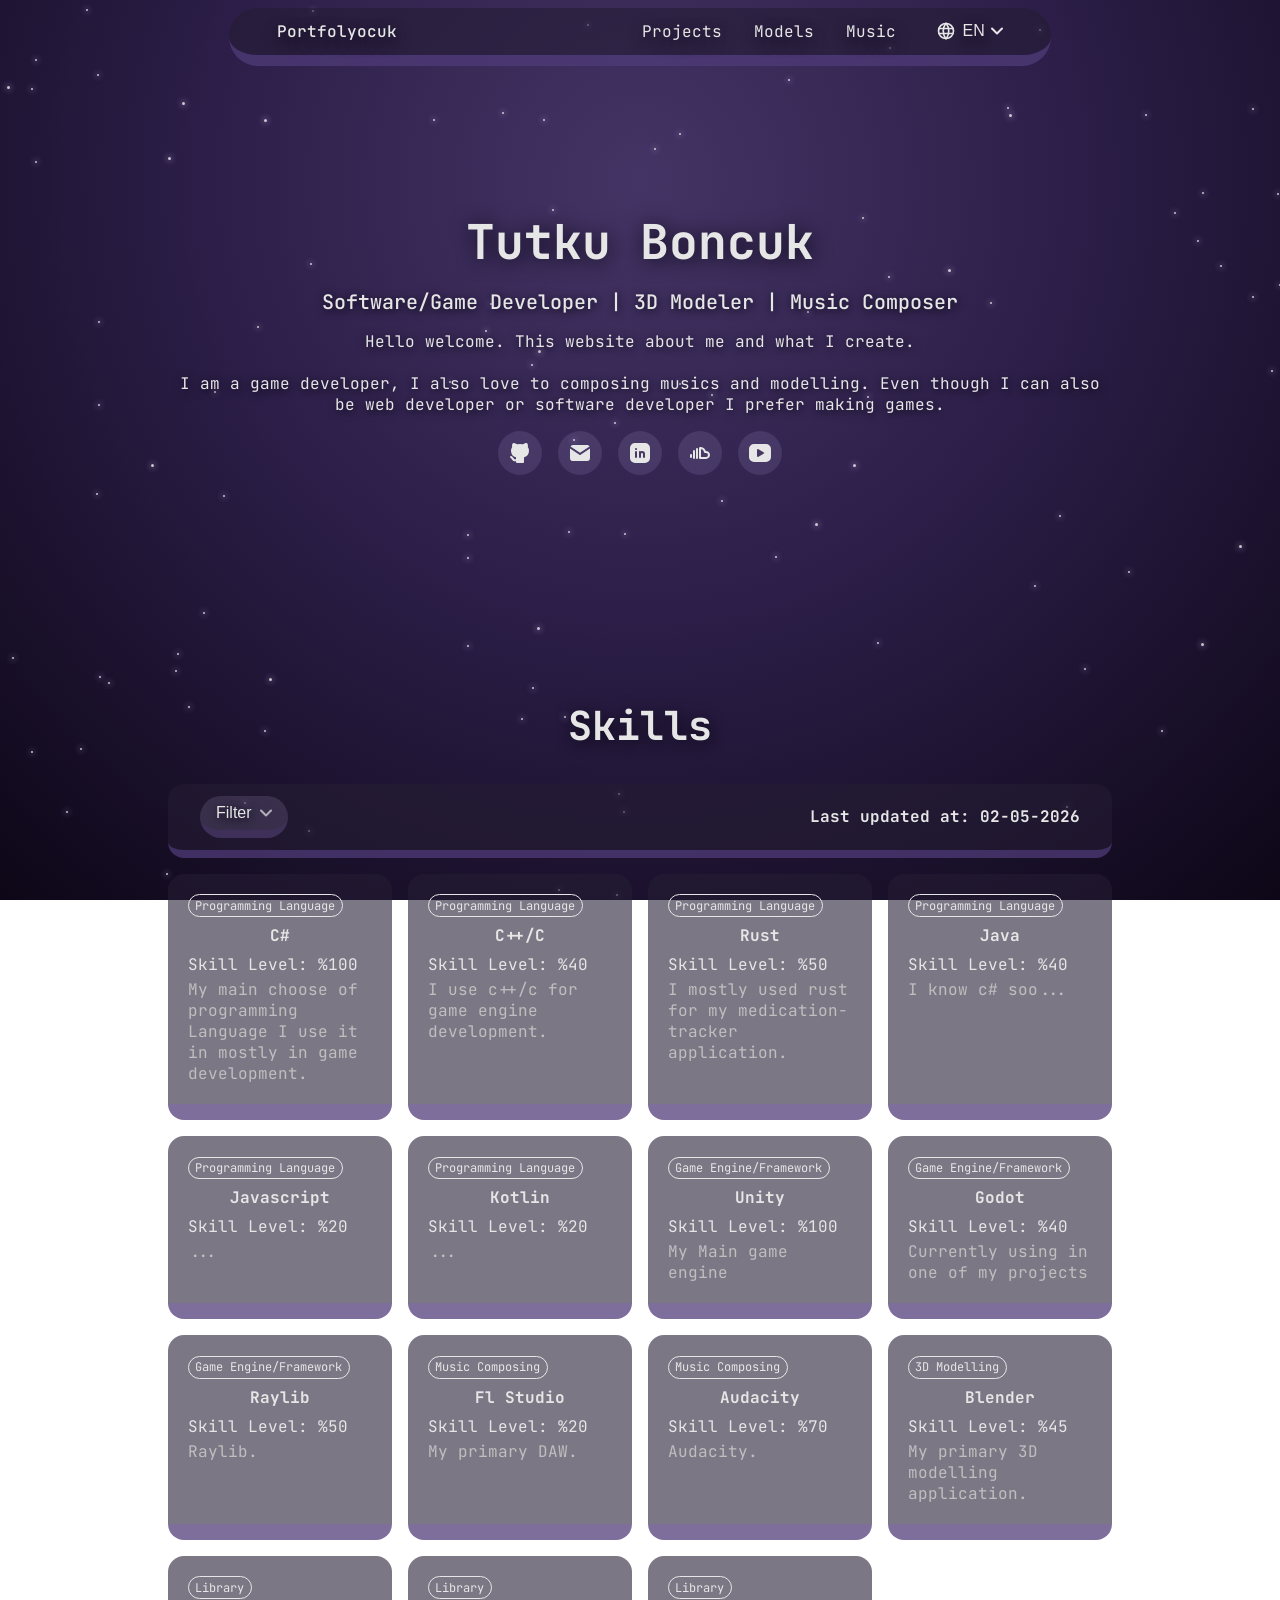
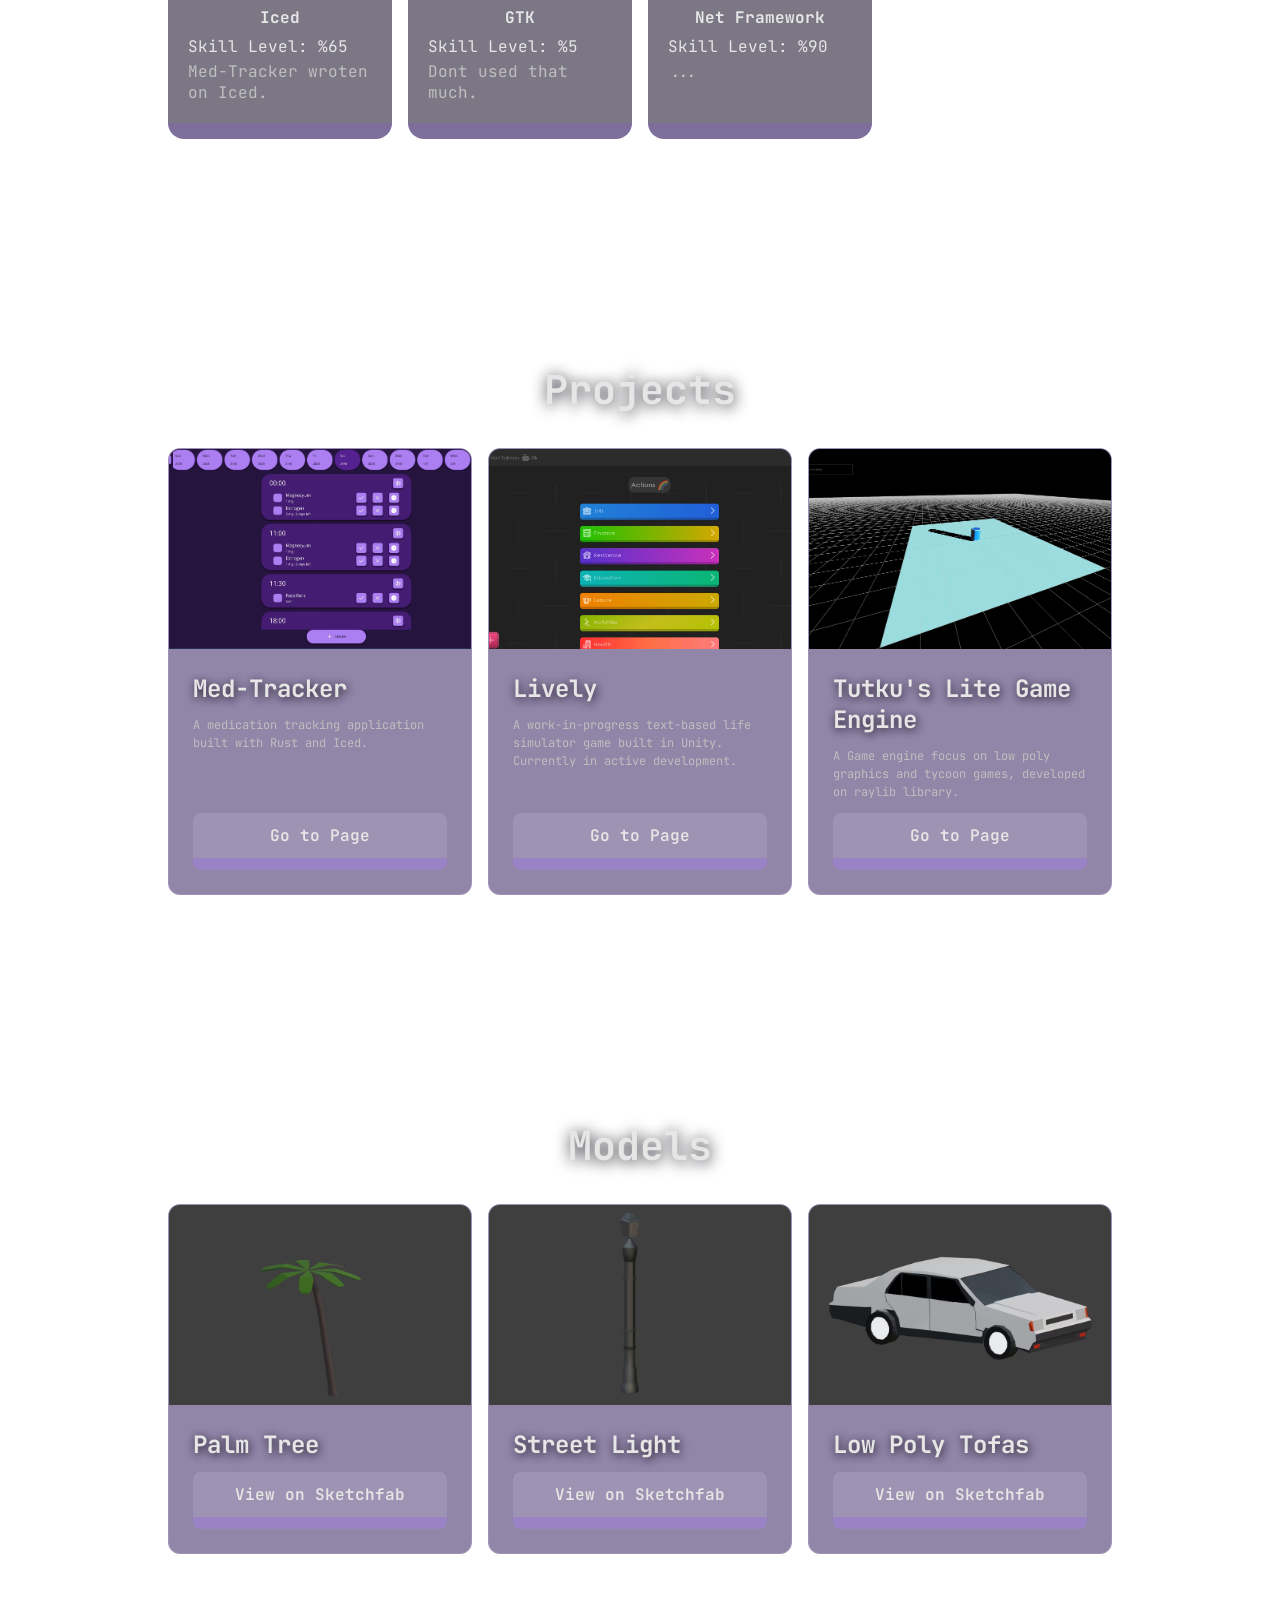
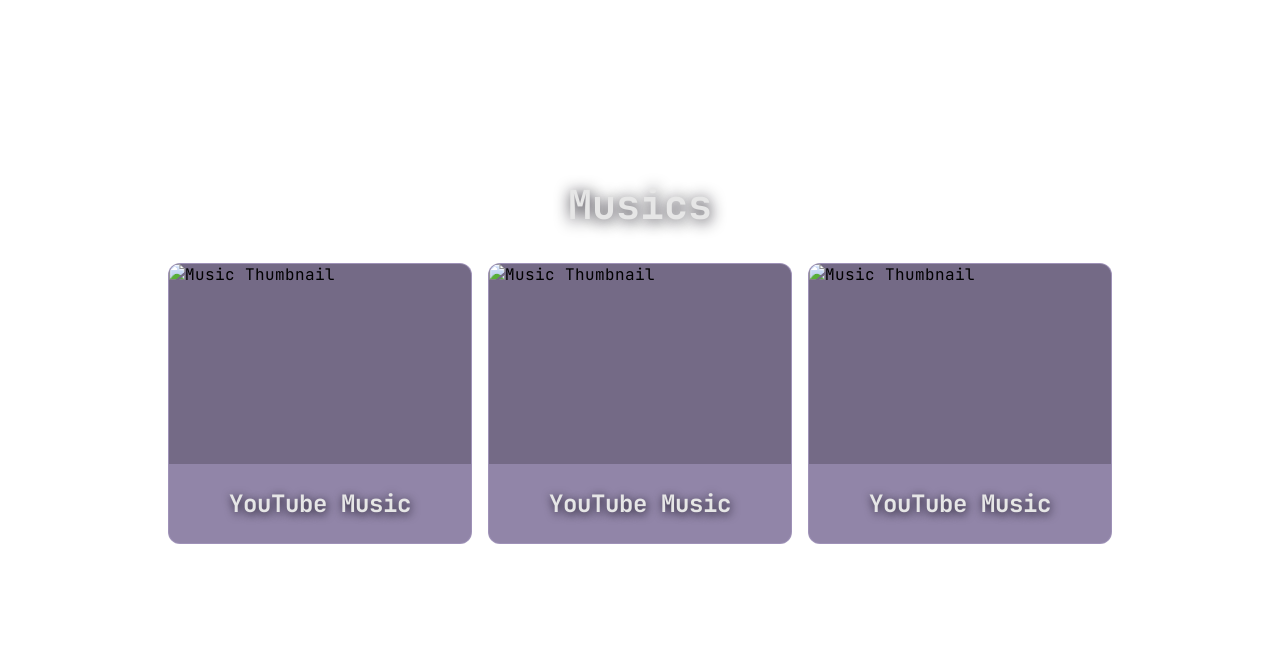
==== commit 60cf0bd7: "Fixed pages" ====
--- a/index.html
+++ b/index.html
@@ -23,9 +23,9 @@
       <a class="navbar-button navbar-button-text navbar-text-important">Portfolyocuk</a>
       <div id="navbar_right">
         <div id="navbar_menu">
-          <a class="navbar-button navbar-button-text" href="/pages/project.html"> Projects </a>
-          <a class="navbar-button navbar-button-text" href="/pages/model.html"> Models </a>
-          <a class="navbar-button navbar-button-text" href="/pages/music.html"> Music </a>
+          <a class="navbar-button navbar-button-text" href="pages/project.html"> Projects </a>
+          <a class="navbar-button navbar-button-text" href="pages/model.html"> Models </a>
+          <a class="navbar-button navbar-button-text" href="pages/music.html"> Music </a>
         </div>
         <div class="navbar-language">
           <button class="navbar-button navbar-button-text navbar-language-button" id="navbar_language-button"
@@ -65,9 +65,9 @@
           </svg>
         </button>
         <div id="navbar_mobile-dropdown" class="navbar-mobile-dropdown">
-          <a class="navbar-button navbar-button-text" href="/pages/project.html"> Projects </a>
-          <a class="navbar-button navbar-button-text" href="/pages/model.html"> Models </a>
-          <a class="navbar-button navbar-button-text" href="/pages/music.html"> Music </a>
+          <a class="navbar-button navbar-button-text" href="pages/project.html"> Projects </a>
+          <a class="navbar-button navbar-button-text" href="pages/model.html"> Models </a>
+          <a class="navbar-button navbar-button-text" href="pages/music.html"> Music </a>
         </div>
       </div>
     </div>
@@ -314,7 +314,7 @@
         <div class="project-content">
           <h3 class="project-title">Med-Tracker</h3>
           <p class="project-description">A medication tracking application built with Rust and Iced.</p>
-          <a href="/pages/projects/med-tracker.html" target="_blank" class="project-button">Go to
+          <a href="pages/projects/med-tracker.html" target="_blank" class="project-button">Go to
             Page</a>
         </div>
       </div>
@@ -326,7 +326,7 @@
           <h3 class="project-title">Lively</h3>
           <p class="project-description">A work-in-progress text-based life simulator game built in Unity.
             Currently in active development.</p>
-          <a href="/pages/projects/lively.html" target="_blank" class="project-button">Go to Page</a>
+          <a href="pages/projects/lively.html" target="_blank" class="project-button">Go to Page</a>
         </div>
       </div>
       <div class="project-box">
@@ -337,7 +337,7 @@
           <h3 class="project-title">Tutku's Lite Game Engine</h3>
           <p class="project-description">A Game engine focus on low poly graphics and tycoon games, developed on raylib
             library.</p>
-          <a href="/pages/projects/tutkus-lite-engine.html" target="_blank" class="project-button">Go to
+          <a href="pages/projects/tutkus-lite-engine.html" target="_blank" class="project-button">Go to
             Page</a>
         </div>
       </div>
@@ -408,8 +408,8 @@
     </div>
   </div>
   <script src="scripts/index.js"></script>
-  <script src="/scripts/navbar.js"></script>
-  <script src="/scripts/stars.js"></script>
+  <script src="scripts/navbar.js"></script>
+  <script src="scripts/stars.js"></script>
 </body>
 
 </html>
